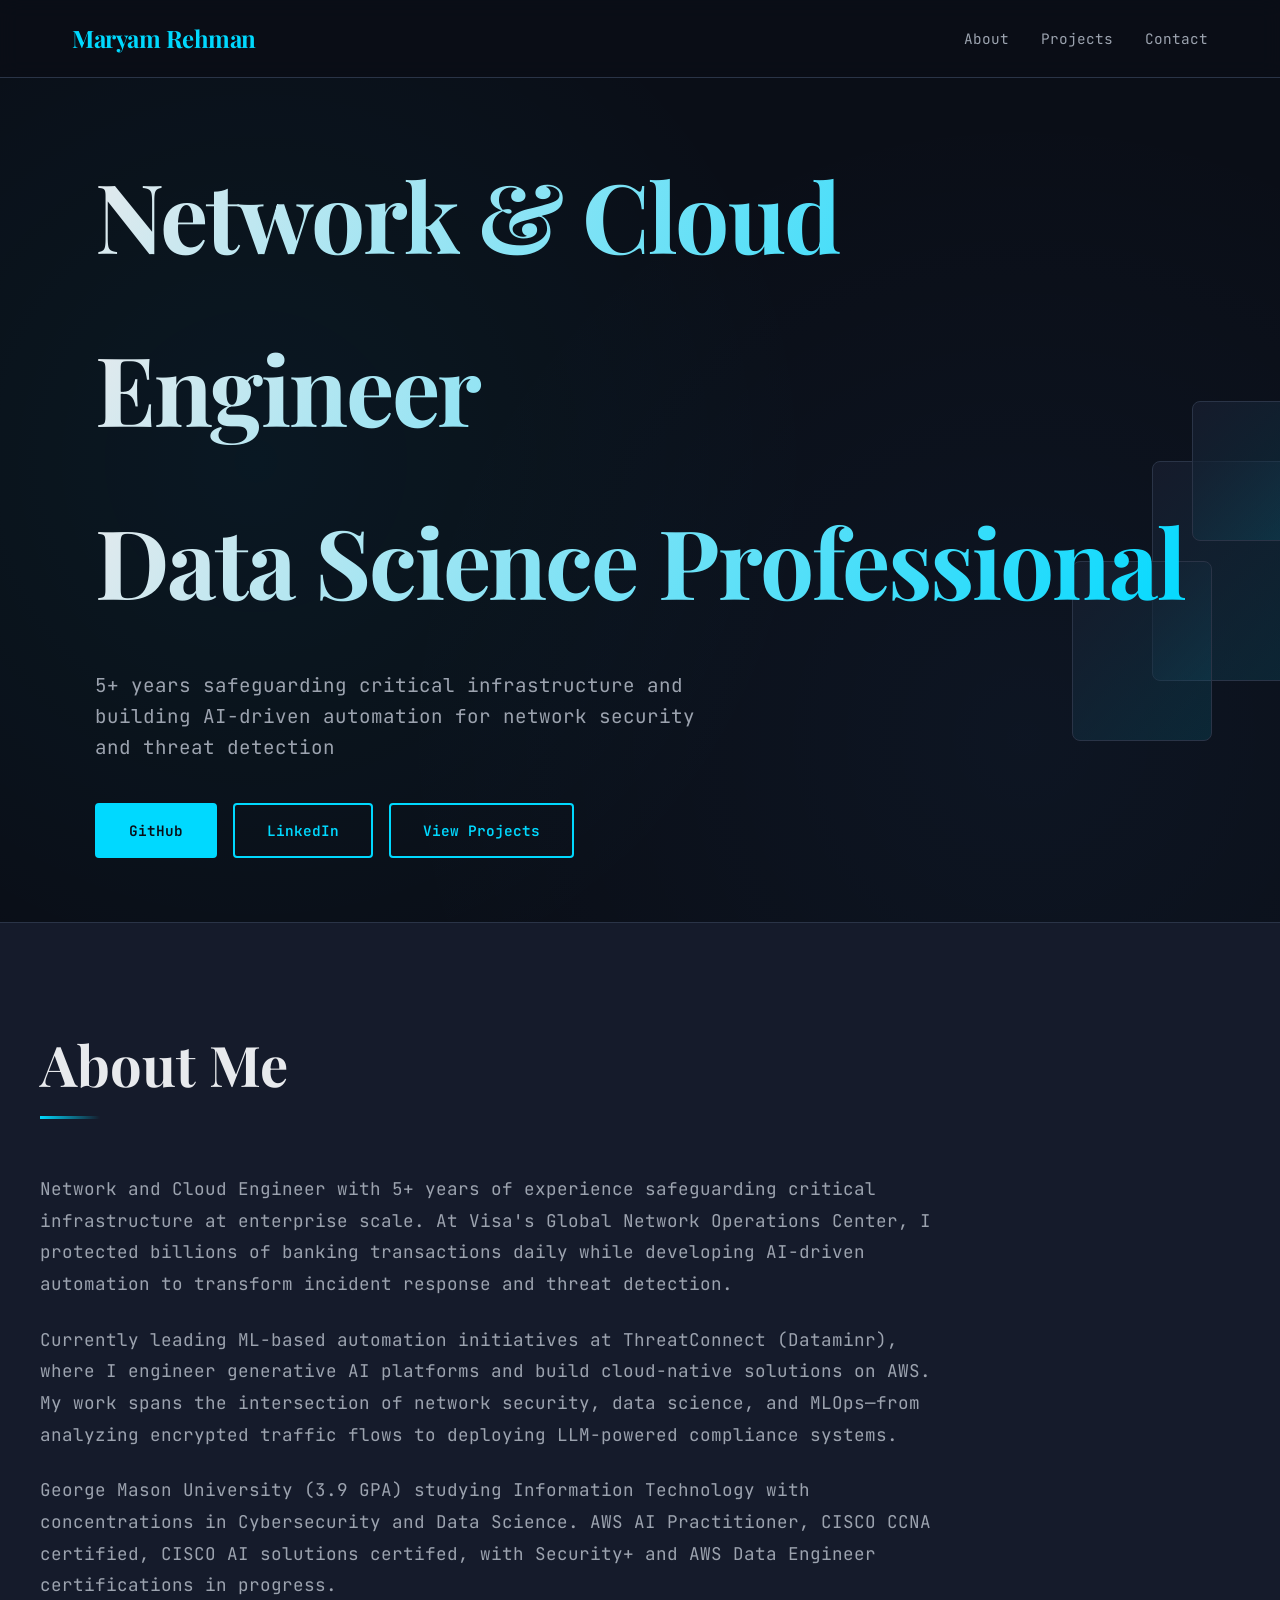
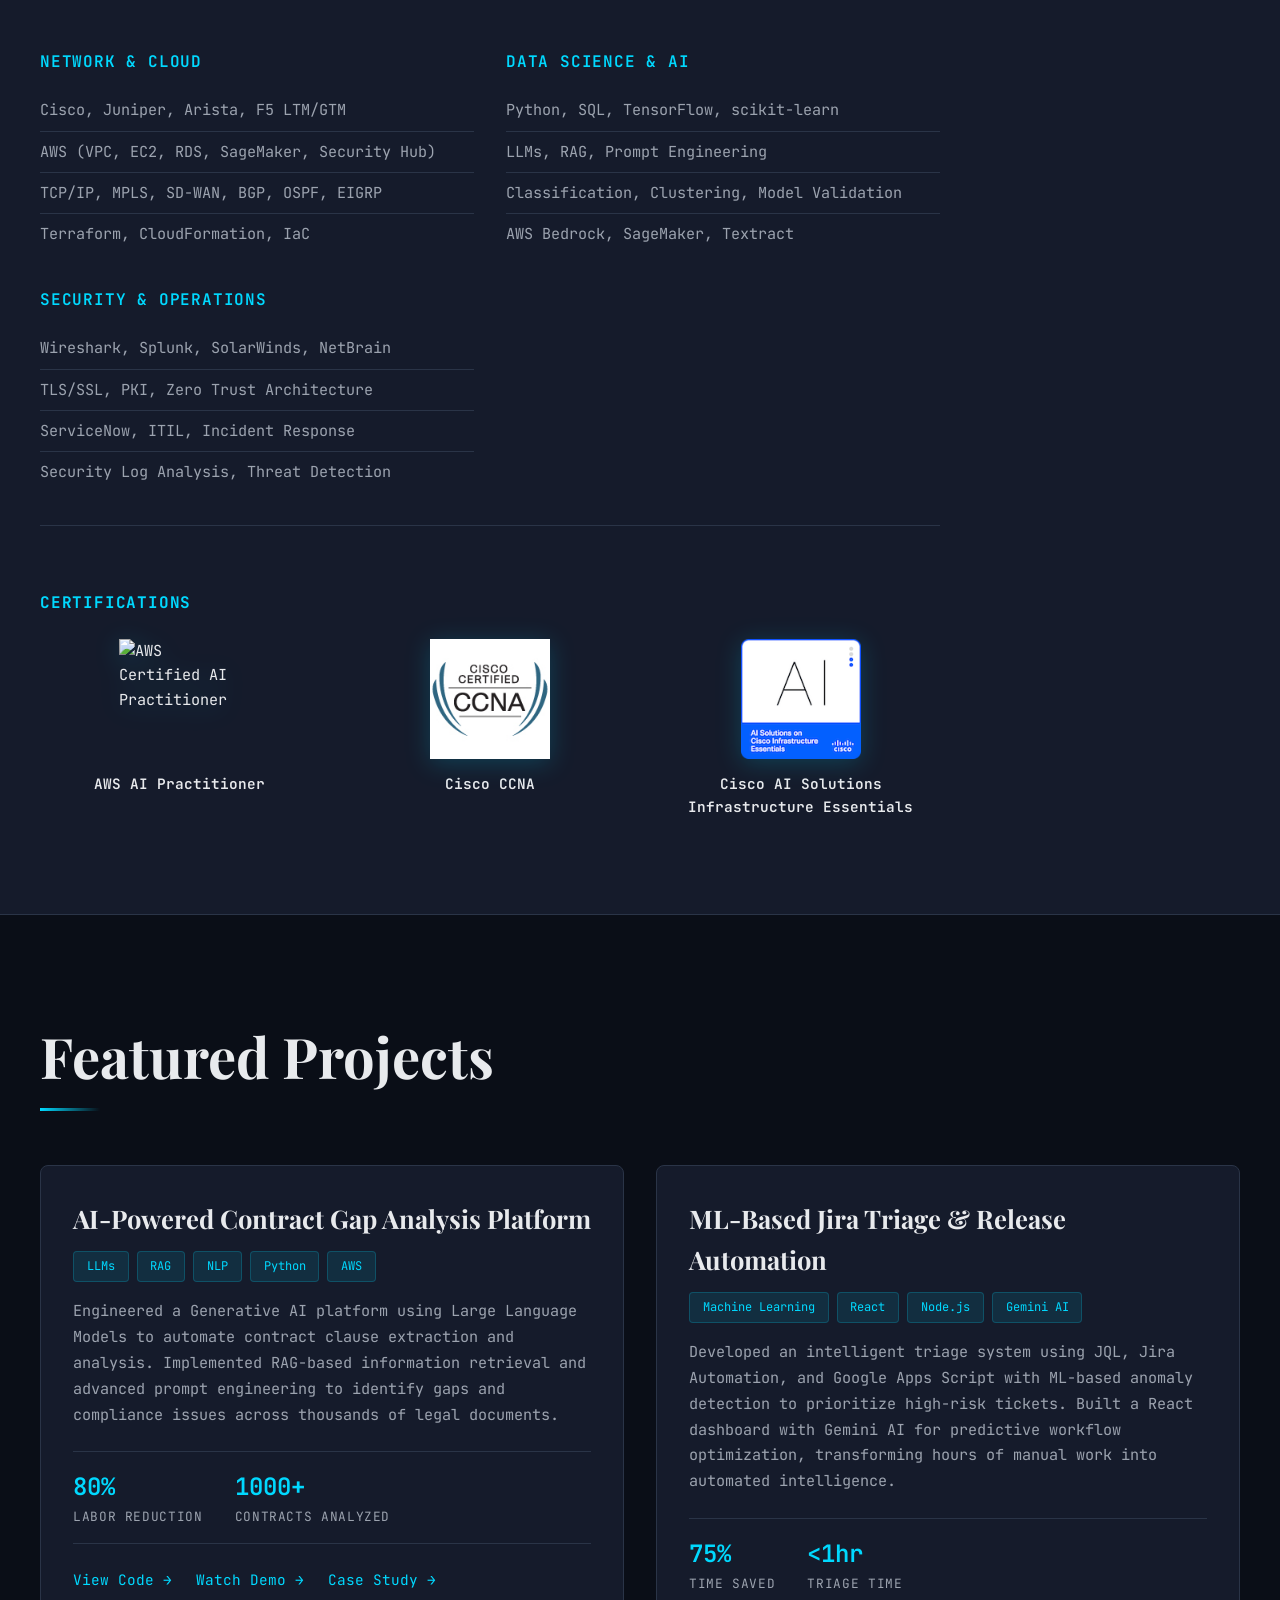
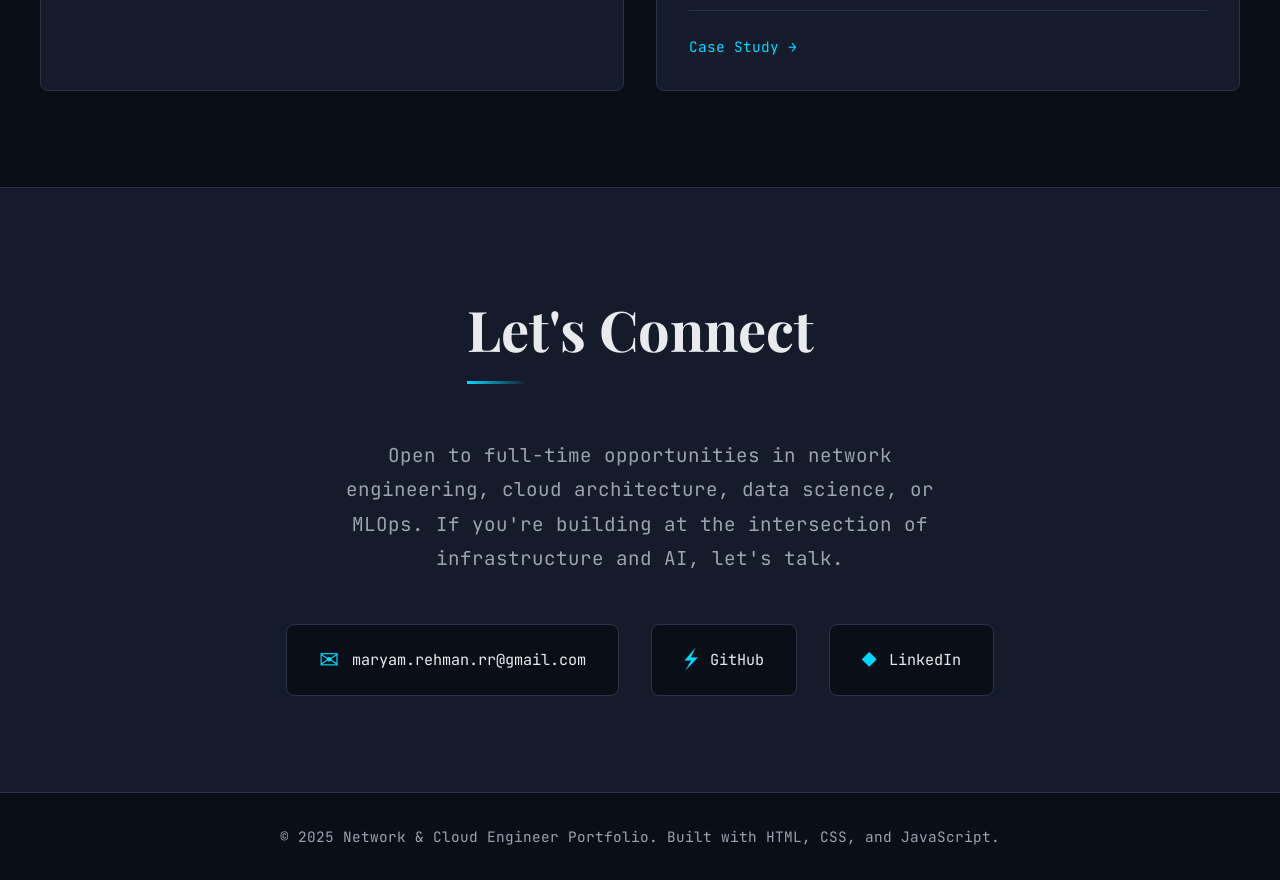
==== index.html @ f19ce54a "Update logo text and remove title line" ====
<!DOCTYPE html>

<html lang="en">
<head>
    <meta charset="UTF-8">
    <meta name="viewport" content="width=device-width, initial-scale=1.0">
    <title>Network/Cloud Engineer - Data Science Professional</title>
    <link rel="stylesheet" href="style.css">
    <link rel="preconnect" href="https://fonts.googleapis.com">
    <link rel="preconnect" href="https://fonts.gstatic.com" crossorigin>
    <link href="https://fonts.googleapis.com/css2?family=JetBrains+Mono:wght@400;600&family=Playfair+Display:wght@700&display=swap" rel="stylesheet">
</head>
<body>
    <nav class="nav">
        <div class="nav-content">
            <a href="#" class="logo">Maryam Rehman</a>
            <div class="nav-links">
                <a href="#about">About</a>
                <a href="#projects">Projects</a>
                <a href="#contact">Contact</a>
            </div>
        </div>
    </nav>

    <header class="hero">
        <div class="hero-content">
            <h1 class="hero-title">
                <span class="title-line">Network & Cloud</span>
                <span class="title-line">Engineer</span>
                <span class="title-line title-line-small">Data Science Professional</span>
            </h1>
            <p class="hero-subtitle">5+ years safeguarding critical infrastructure and building AI-driven automation for network security and threat detection</p>
            <div class="hero-links">
                <a href="https://github.com/yourusername" target="_blank" class="btn btn-primary">GitHub</a>
                <a href="https://linkedin.com/in/yourprofile" target="_blank" class="btn btn-secondary">LinkedIn</a>
                <a href="#projects" class="btn btn-secondary">View Projects</a>
            </div>
        </div>
        <div class="hero-visual">
            <div class="floating-card"></div>
            <div class="floating-card delay-1"></div>
            <div class="floating-card delay-2"></div>
        </div>
    </header>

    <section id="about" class="section about">
        <div class="container">
            <h2 class="section-title">About Me</h2>
            <div class="about-content">
                <div class="about-text">
                    <p>Network and Cloud Engineer with 5+ years of experience safeguarding critical infrastructure at enterprise scale. At Visa's Global Network Operations Center, I protected billions of banking transactions daily while developing AI-driven automation to transform incident response and threat detection.</p>
                    <p>Currently leading ML-based automation initiatives at ThreatConnect (Dataminr), where I engineer generative AI platforms and build cloud-native solutions on AWS. My work spans the intersection of network security, data science, and MLOps—from analyzing encrypted traffic flows to deploying LLM-powered compliance systems.</p>
                    <p>George Mason University (3.9 GPA) studying Information Technology with concentrations in Cybersecurity and Data Science. AWS AI Practitioner, CISCO CCNA certified, CISCO AI solutions certifed, with Security+ and AWS Data Engineer certifications in progress.</p>
                    
                    <div class="skills-grid">
                        <div class="skill-category">
                            <h3>Network & Cloud</h3>
                            <ul>
                                <li>Cisco, Juniper, Arista, F5 LTM/GTM</li>
                                <li>AWS (VPC, EC2, RDS, SageMaker, Security Hub)</li>
                                <li>TCP/IP, MPLS, SD-WAN, BGP, OSPF, EIGRP</li>
                                <li>Terraform, CloudFormation, IaC</li>
                            </ul>
                        </div>
                        <div class="skill-category">
                            <h3>Data Science & AI</h3>
                            <ul>
                                <li>Python, SQL, TensorFlow, scikit-learn</li>
                                <li>LLMs, RAG, Prompt Engineering</li>
                                <li>Classification, Clustering, Model Validation</li>
                                <li>AWS Bedrock, SageMaker, Textract</li>
                            </ul>
                        </div>
                        <div class="skill-category">
                            <h3>Security & Operations</h3>
                            <ul>
                                <li>Wireshark, Splunk, SolarWinds, NetBrain</li>
                                <li>TLS/SSL, PKI, Zero Trust Architecture</li>
                                <li>ServiceNow, ITIL, Incident Response</li>
                                <li>Security Log Analysis, Threat Detection</li>
                            </ul>
                        </div>
                    </div>
                    
                    <div class="certifications">
                        <h3 style="font-family: var(--font-mono); font-size: 1rem; color: var(--color-accent); margin: 2rem 0 1rem 0; text-transform: uppercase; letter-spacing: 0.05em;">Certifications</h3>
                        <div class="cert-badges-images">
                            <div class="cert-badge-img">
                                <img src="https://images.credly.com/size/340x340/images/00634f82-b07f-4bbd-a6bb-53de397fc3a6/image.png" alt="AWS Certified AI Practitioner" title="AWS Certified AI Practitioner">
                                <span class="cert-name">AWS AI Practitioner</span>
                            </div>
                            <div class="cert-badge-img">
                                <img src="ccna_med.jpg" alt="CCNA" title="Cisco Certified Network Associate">
                                <span class="cert-name">Cisco CCNA</span>
                            </div>
                           <div class="cert-badge-img">
                                <img src="ai-solutions-on-cisco-infrastructure-essentials.1 (1).png" alt="AI Solutions on Cisco Infrastructure Essentials " width = "200" title="AI Solution on Cisco Infrastructure Essentials">
                                <span class="cert-name">Cisco AI Solutions Infrastructure Essentials</span>
                           
                            </div>
                        </div>
                    </div>
                </div>
            </div>
        </div>
    </section>

    
    
    <section id="projects" class="section projects">
        <div class="container">
            <h2 class="section-title">Featured Projects</h2>
            <div class="projects-grid">
                
                <article class="project-card">
                    <div class="project-header">
                        <h3>AI-Powered Contract Gap Analysis Platform</h3>
                        <div class="project-tags">
                            <span class="tag">LLMs</span>
                            <span class="tag">RAG</span>
                            <span class="tag">NLP</span>
                            <span class="tag">Python</span>
                            <span class="tag">AWS</span>
                        </div>
                    </div>
                    <p class="project-description">
                        Engineered a Generative AI platform using Large Language Models to automate contract clause extraction and analysis. Implemented RAG-based information retrieval and advanced prompt engineering to identify gaps and compliance issues across thousands of legal documents.
                    </p>
                    <div class="project-metrics">
                        <div class="metric">
                            <span class="metric-value">80%</span>
                            <span class="metric-label">Labor Reduction</span>
                        </div>
                        <div class="metric">
                            <span class="metric-value">1000+</span>
                            <span class="metric-label">Contracts Analyzed</span>
                        </div>
                    </div>
                    <div class="project-links">
                        <a href="https://github.com/rmaryam2023/Contract-Gap-Analysis-AWS-Code" target="_blank" class="link-with-arrow">View Code →</a>
                        <a href="https://drive.google.com/file/d/1rTd-sMGRpAVbPkZTY9vZognl-bgfj-I7/view?usp=sharing" target="_blank" class="link-with-arrow">Watch Demo →</a>
                        <a href="contract-gap-analysis-case-study.html" class="link-with-arrow">Case Study →</a>
                    </div>
                </article>

                <article class="project-card">
                    <div class="project-header">
                        <h3>ML-Based Jira Triage & Release Automation</h3>
                        <div class="project-tags">
                            <span class="tag">Machine Learning</span>
                            <span class="tag">React</span>
                            <span class="tag">Node.js</span>
                            <span class="tag">Gemini AI</span>
                        </div>
                    </div>
                    <p class="project-description">
                        Developed an intelligent triage system using JQL, Jira Automation, and Google Apps Script with ML-based anomaly detection to prioritize high-risk tickets. Built a React dashboard with Gemini AI for predictive workflow optimization, transforming hours of manual work into automated intelligence.
                    </p>
                    <div class="project-metrics">
                        <div class="metric">
                            <span class="metric-value">75%</span>
                            <span class="metric-label">Time Saved</span>
                        </div>
                        <div class="metric">
                            <span class="metric-value">&lt;1hr</span>
                            <span class="metric-label">Triage Time</span>
                        </div>
                    </div>
                    <div class="project-links">
                        <a href="jira-triage-case-study.html" class="link-with-arrow">Case Study →</a>
                    </div>
                </article>

    

         

            </div>
        </div>
    </section>


    <section id="contact" class="section contact">
        <div class="container">
            <h2 class="section-title">Let's Connect</h2>
            <p class="contact-text">
                Open to full-time opportunities in network engineering, cloud architecture, data science, or MLOps. If you're building at the intersection of infrastructure and AI, let's talk.
            </p>
            <div class="contact-links">
                <div class="contact-link">
                    <span class="contact-icon">✉</span>
                    <span>maryam.rehman.rr@gmail.com</span>
                </div>
                <a href="https://github.com/rmaryam2023" target="_blank" class="contact-link">
                    <span class="contact-icon">⚡</span>
                    <span>GitHub</span>
                </a>
                <a href="https://www.linkedin.com/in/maryam-r-554215243/" target="_blank" class="contact-link">
                    <span class="contact-icon">◆</span>
                    <span>LinkedIn</span>
                </a>
            </div>
        </div>
    </section>

    <footer class="footer">
        <div class="container">
              <p>&copy; 2025 Network & Cloud Engineer Portfolio. Built with HTML, CSS, and JavaScript.</p>
        </div>
    </footer>

    <script data-cfasync="false" src="/cdn-cgi/scripts/5c5dd728/cloudflare-static/email-decode.min.js"></script><script src="script.js"></script>
</body>
</html>
---- style.css ----
:root {
    --color-bg: #0a0e17;
    --color-surface: #151b2b;
    --color-accent: #00d9ff;
    --color-accent-soft: #4d9eff;
    --color-text: #e8eaed;
    --color-text-muted: #9ca3af;
    --color-border: #2a3447;
    
    --font-display: 'Playfair Display', serif;
    --font-mono: 'JetBrains Mono', monospace;
    
    --spacing-xs: 0.5rem;
    --spacing-sm: 1rem;
    --spacing-md: 2rem;
    --spacing-lg: 4rem;
    --spacing-xl: 6rem;
}

* {
    margin: 0;
    padding: 0;
    box-sizing: border-box;
}

html {
    scroll-behavior: smooth;
}

body {
    font-family: var(--font-mono);
    background: var(--color-bg);
    color: var(--color-text);
    line-height: 1.6;
    font-size: 0.95rem;
    overflow-x: hidden;
}

/* Navigation */
.nav {
    position: fixed;
    top: 0;
    width: 100%;
    background: rgba(10, 14, 23, 0.9);
    backdrop-filter: blur(10px);
    border-bottom: 1px solid var(--color-border);
    z-index: 1000;
    animation: slideDown 0.6s ease-out;
}

@keyframes slideDown {
    from {
        transform: translateY(-100%);
        opacity: 0;
    }
    to {
        transform: translateY(0);
        opacity: 1;
    }
}

.nav-content {
    max-width: 1200px;
    margin: 0 auto;
    padding: 1.2rem 2rem;
    display: flex;
    justify-content: space-between;
    align-items: center;
}

.logo {
    font-family: var(--font-display);
    font-size: 1.5rem;
    font-weight: 700;
    color: var(--color-accent);
    text-decoration: none;
    letter-spacing: -0.02em;
}

.nav-links {
    display: flex;
    gap: 2rem;
}

.nav-links a {
    color: var(--color-text-muted);
    text-decoration: none;
    font-size: 0.9rem;
    transition: color 0.3s ease;
    position: relative;
}

.nav-links a::after {
    content: '';
    position: absolute;
    bottom: -4px;
    left: 0;
    width: 0;
    height: 1px;
    background: var(--color-accent);
    transition: width 0.3s ease;
}

.nav-links a:hover {
    color: var(--color-accent);
}

.nav-links a:hover::after {
    width: 100%;
}

/* Hero Section */
.hero {
    min-height: 100vh;
    display: flex;
    align-items: center;
    padding: 8rem 2rem 4rem;
    position: relative;
    overflow: hidden;
}

.hero::before {
    content: '';
    position: absolute;
    top: 0;
    left: 0;
    right: 0;
    bottom: 0;
    background: 
        radial-gradient(circle at 20% 50%, rgba(0, 217, 255, 0.05) 0%, transparent 50%),
        radial-gradient(circle at 80% 80%, rgba(77, 158, 255, 0.05) 0%, transparent 50%);
    pointer-events: none;
}

.hero-content {
    max-width: 1200px;
    margin: 0 auto;
    z-index: 1;
    animation: fadeInUp 0.8s ease-out 0.2s backwards;
}

@keyframes fadeInUp {
    from {
        opacity: 0;
        transform: translateY(30px);
    }
    to {
        opacity: 1;
        transform: translateY(0);
    }
}

.hero-title {
    font-family: var(--font-display);
    font-size: clamp(3rem, 8vw, 6rem);
    line-height: 1.8;
    margin-bottom: 1.5rem;
    font-weight: 700;
    letter-spacing: -0.02em;
}

.title-line {
    display: block;
    background: linear-gradient(120deg, var(--color-text) 0%, var(--color-accent) 100%);
    -webkit-background-clip: text;
    -webkit-text-fill-color: transparent;
    background-clip: text;
}

.hero-subtitle {
    font-size: 1.2rem;
    color: var(--color-text-muted);
    margin-bottom: 2.5rem;
    max-width: 600px;
    animation: fadeInUp 0.8s ease-out 0.4s backwards;
}

.hero-links {
    display: flex;
    gap: 1rem;
    flex-wrap: wrap;
    animation: fadeInUp 0.8s ease-out 0.6s backwards;
}

.btn {
    display: inline-block;
    padding: 0.9rem 2rem;
    text-decoration: none;
    font-size: 0.9rem;
    border-radius: 4px;
    transition: all 0.3s ease;
    font-weight: 600;
}

.btn-primary {
    background: var(--color-accent);
    color: var(--color-bg);
    border: 2px solid var(--color-accent);
}

.btn-primary:hover {
    background: transparent;
    color: var(--color-accent);
    transform: translateY(-2px);
    box-shadow: 0 8px 20px rgba(0, 217, 255, 0.3);
}

.btn-secondary {
    background: transparent;
    color: var(--color-accent);
    border: 2px solid var(--color-accent);
}

.btn-secondary:hover {
    background: var(--color-accent);
    color: var(--color-bg);
    transform: translateY(-2px);
}

/* Floating Visual Elements */
.hero-visual {
    position: absolute;
    right: 10%;
    top: 50%;
    transform: translateY(-50%);
    pointer-events: none;
}

.floating-card {
    width: 180px;
    height: 220px;
    background: linear-gradient(135deg, var(--color-surface) 0%, rgba(0, 217, 255, 0.1) 100%);
    border: 1px solid var(--color-border);
    border-radius: 8px;
    position: absolute;
    animation: float 6s ease-in-out infinite;
}

.floating-card.delay-1 {
    width: 140px;
    height: 180px;
    top: 100px;
    left: -80px;
    animation-delay: 1s;
}

.floating-card.delay-2 {
    width: 100px;
    height: 140px;
    top: -60px;
    left: 40px;
    animation-delay: 2s;
}

@keyframes float {
    0%, 100% {
        transform: translateY(0) rotate(0deg);
    }
    50% {
        transform: translateY(-20px) rotate(3deg);
    }
}

/* Sections */
.section {
    padding: var(--spacing-xl) 2rem;
}

.container {
    max-width: 1200px;
    margin: 0 auto;
}

.section-title {
    font-family: var(--font-display);
    font-size: clamp(2.5rem, 5vw, 3.5rem);
    margin-bottom: var(--spacing-lg);
    position: relative;
    display: inline-block;
}

.section-title::after {
    content: '';
    position: absolute;
    bottom: -10px;
    left: 0;
    width: 60px;
    height: 3px;
    background: linear-gradient(90deg, var(--color-accent) 0%, transparent 100%);
}

/* About Section */
.about {
    background: var(--color-surface);
    border-top: 1px solid var(--color-border);
    border-bottom: 1px solid var(--color-border);
}

.about-text {
    max-width: 900px;
}

.about-text p {
    font-size: 1.1rem;
    line-height: 1.8;
    margin-bottom: 1.5rem;
    color: var(--color-text-muted);
}

.skills-grid {
    display: grid;
    grid-template-columns: repeat(auto-fit, minmax(280px, 1fr));
    gap: 2rem;
    margin-top: 3rem;
}

.skill-category h3 {
    font-family: var(--font-mono);
    font-size: 1rem;
    color: var(--color-accent);
    margin-bottom: 1rem;
    text-transform: uppercase;
    letter-spacing: 0.05em;
    font-weight: 600;
}

.skill-category ul {
    list-style: none;
}

.skill-category li {
    padding: 0.5rem 0;
    color: var(--color-text-muted);
    border-bottom: 1px solid var(--color-border);
}

.skill-category li:last-child {
    border-bottom: none;
}

/* Certifications */
.certifications {
    margin-top: 2rem;
    padding-top: 2rem;
    border-top: 1px solid var(--color-border);
}

.cert-badges-images {
    display: grid;
    grid-template-columns: repeat(auto-fit, minmax(150px, 1fr));
    gap: 2rem;
    margin-top: 1.5rem;
}

.cert-badge-img {
    display: flex;
    flex-direction: column;
    align-items: center;
    gap: 0.8rem;
    transition: transform 0.3s ease;
}

.cert-badge-img:hover {
    transform: translateY(-5px);
}

.cert-badge-img img {
    width: 120px;
    height: 120px;
    object-fit: contain;
    filter: drop-shadow(0 4px 12px rgba(0, 217, 255, 0.2));
    transition: all 0.3s ease;
}

.cert-badge-img:hover img {
    filter: drop-shadow(0 8px 20px rgba(0, 217, 255, 0.4));
}

.cert-badge-img.upcoming img {
    opacity: 0.6;
}

.cert-badge-img.upcoming:hover img {
    opacity: 0.8;
}

.cert-name {
    font-size: 0.9rem;
    color: var(--color-text);
    font-weight: 600;
    text-align: center;
}

.upcoming-label {
    display: block;
    font-size: 0.75rem;
    color: var(--color-text-muted);
    font-weight: 400;
    margin-top: 0.2rem;
}

.cert-badges {
    display: flex;
    flex-wrap: wrap;
    gap: 1rem;
}

.cert-badge {
    background: linear-gradient(135deg, rgba(0, 217, 255, 0.15), rgba(77, 158, 255, 0.15));
    color: var(--color-accent);
    padding: 0.6rem 1.2rem;
    border-radius: 6px;
    font-size: 0.9rem;
    border: 1px solid rgba(0, 217, 255, 0.3);
    font-weight: 600;
    transition: all 0.3s ease;
}

.cert-badge:hover {
    transform: translateY(-2px);
    box-shadow: 0 5px 15px rgba(0, 217, 255, 0.3);
    border-color: var(--color-accent);
}

/* Projects Section */
.projects-grid {
    display: grid;
    grid-template-columns: repeat(auto-fit, minmax(340px, 1fr));
    gap: 2rem;
}

.project-card {
    background: var(--color-surface);
    border: 1px solid var(--color-border);
    border-radius: 8px;
    padding: 2rem;
    transition: all 0.3s ease;
    position: relative;
    overflow: hidden;
}

.project-card::before {
    content: '';
    position: absolute;
    top: 0;
    left: 0;
    width: 100%;
    height: 3px;
    background: linear-gradient(90deg, var(--color-accent) 0%, var(--color-accent-soft) 100%);
    transform: scaleX(0);
    transform-origin: left;
    transition: transform 0.3s ease;
}

.project-card:hover::before {
    transform: scaleX(1);
}

.project-card:hover {
    transform: translateY(-5px);
    border-color: var(--color-accent);
    box-shadow: 0 10px 30px rgba(0, 217, 255, 0.1);
}

.project-header {
    margin-bottom: 1rem;
}

.project-header h3 {
    font-family: var(--font-display);
    font-size: 1.6rem;
    margin-bottom: 0.8rem;
    color: var(--color-text);
}

.project-tags {
    display: flex;
    flex-wrap: wrap;
    gap: 0.5rem;
    margin-bottom: 1rem;
}

.tag {
    background: rgba(0, 217, 255, 0.1);
    color: var(--color-accent);
    padding: 0.3rem 0.8rem;
    border-radius: 4px;
    font-size: 0.75rem;
    border: 1px solid rgba(0, 217, 255, 0.2);
}

.project-description {
    color: var(--color-text-muted);
    margin-bottom: 1.5rem;
    line-height: 1.7;
}

.project-metrics {
    display: flex;
    gap: 2rem;
    margin-bottom: 1.5rem;
    padding: 1rem 0;
    border-top: 1px solid var(--color-border);
    border-bottom: 1px solid var(--color-border);
}

.metric {
    display: flex;
    flex-direction: column;
}

.metric-value {
    font-size: 1.5rem;
    font-weight: 600;
    color: var(--color-accent);
    font-family: var(--font-mono);
}

.metric-label {
    font-size: 0.8rem;
    color: var(--color-text-muted);
    text-transform: uppercase;
    letter-spacing: 0.05em;
}

.project-links {
    display: flex;
    gap: 1.5rem;
    flex-wrap: wrap;
}

.link-with-arrow {
    color: var(--color-accent);
    text-decoration: none;
    font-size: 0.9rem;
    transition: all 0.3s ease;
    display: inline-flex;
    align-items: center;
}

.link-with-arrow:hover {
    transform: translateX(5px);
    color: var(--color-accent-soft);
}

/* Contact Section */
.contact {
    background: var(--color-surface);
    border-top: 1px solid var(--color-border);
    text-align: center;
}

.contact-text {
    font-size: 1.2rem;
    color: var(--color-text-muted);
    max-width: 600px;
    margin: 0 auto 3rem;
    line-height: 1.8;
}

.contact-links {
    display: flex;
    justify-content: center;
    gap: 2rem;
    flex-wrap: wrap;
}

.contact-link {
    display: flex;
    align-items: center;
    gap: 0.8rem;
    padding: 1rem 2rem;
    background: var(--color-bg);
    border: 1px solid var(--color-border);
    border-radius: 8px;
    text-decoration: none;
    color: var(--color-text);
    transition: all 0.3s ease;
}

.contact-link:hover {
    border-color: var(--color-accent);
    transform: translateY(-3px);
    box-shadow: 0 5px 20px rgba(0, 217, 255, 0.2);
}

.contact-icon {
    font-size: 1.5rem;
    color: var(--color-accent);
}

/* Footer */
.footer {
    padding: 2rem;
    text-align: center;
    color: var(--color-text-muted);
    font-size: 0.9rem;
    border-top: 1px solid var(--color-border);
}

/* Responsive Design */
@media (max-width: 768px) {
    .nav-content {
        flex-direction: column;
        gap: 1rem;
    }
    
    .hero {
        padding: 6rem 1rem 3rem;
    }
    
    .hero-visual {
        display: none;
    }
    
    .section {
        padding: var(--spacing-lg) 1rem;
    }
    
    .projects-grid {
        grid-template-columns: 1fr;
    }
    
    .contact-links {
        flex-direction: column;
    }
    
    .cert-badges-images {
        grid-template-columns: repeat(2, 1fr);
        gap: 1.5rem;
    }
    
    .cert-badge-img img {
        width: 100px;
        height: 100px;
    }
}

@media (max-width: 480px) {
    .cert-badges-images {
        grid-template-columns: 1fr;
    }
}
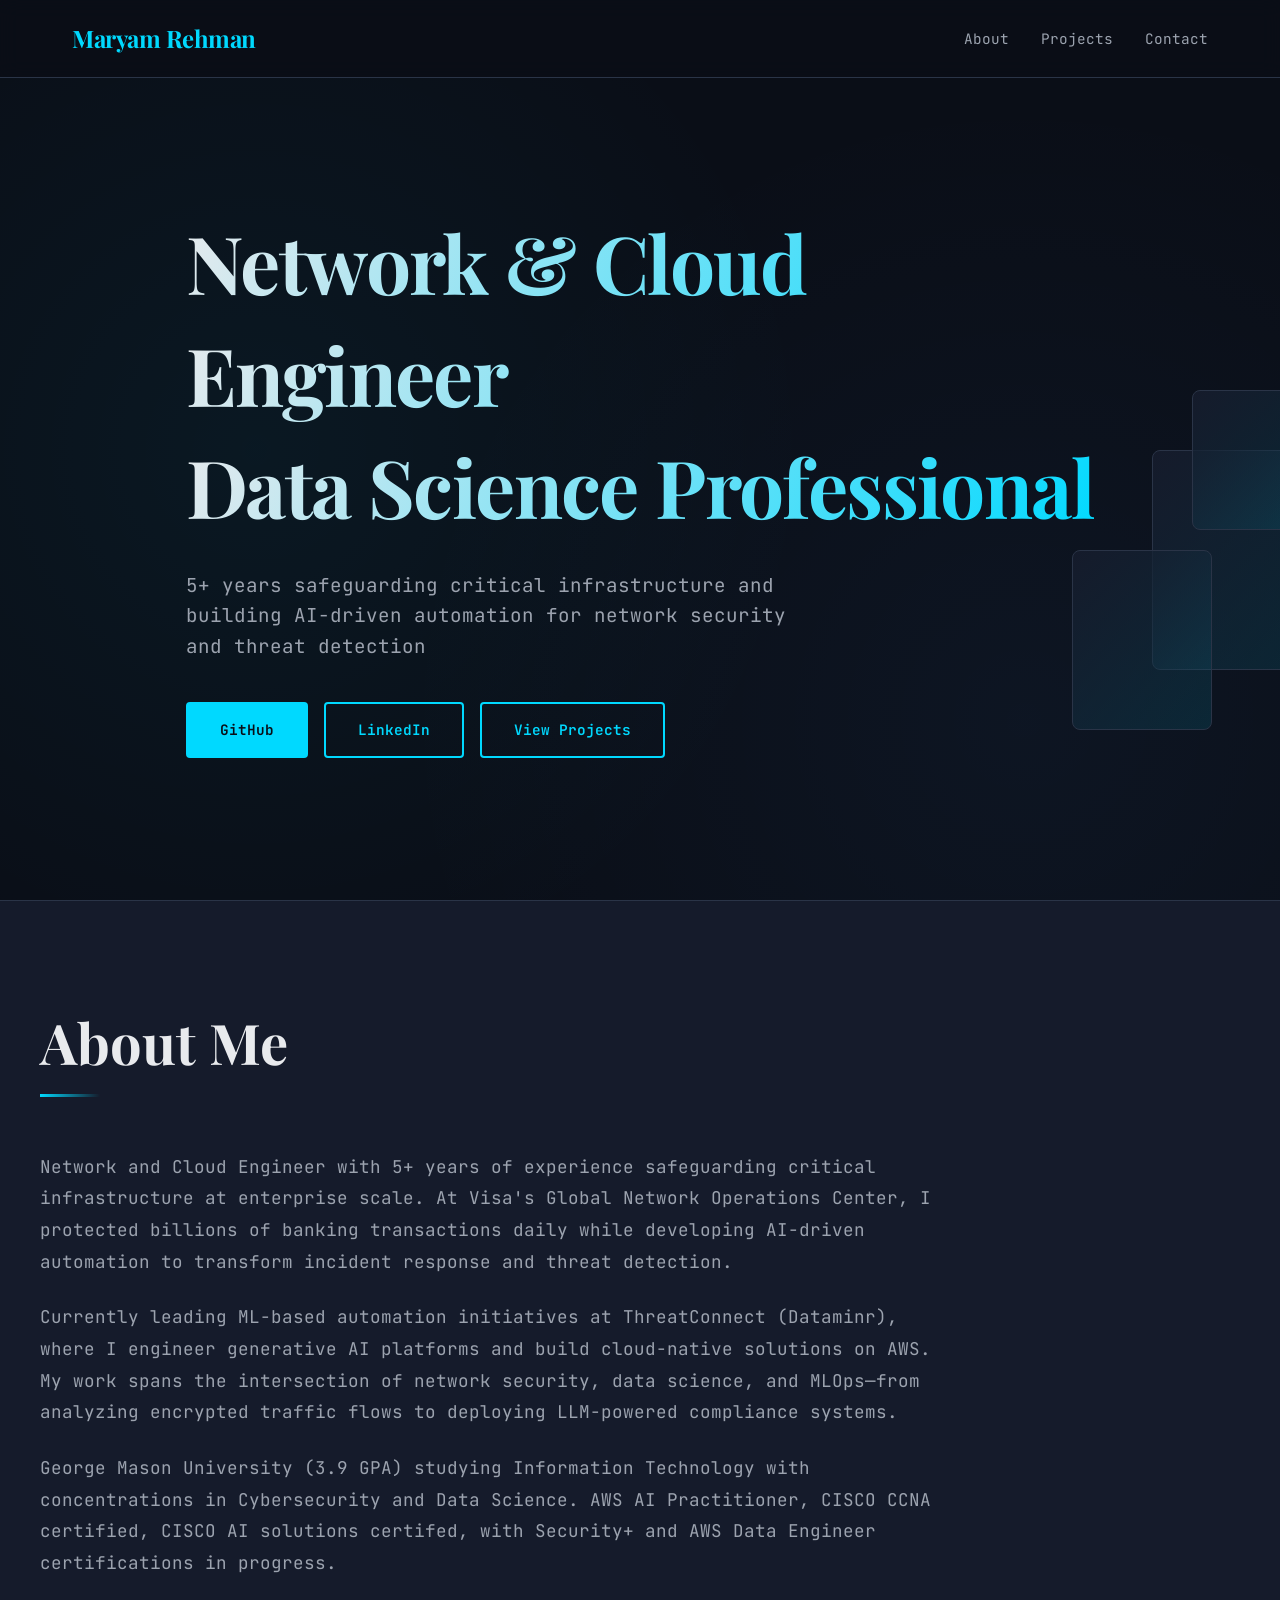
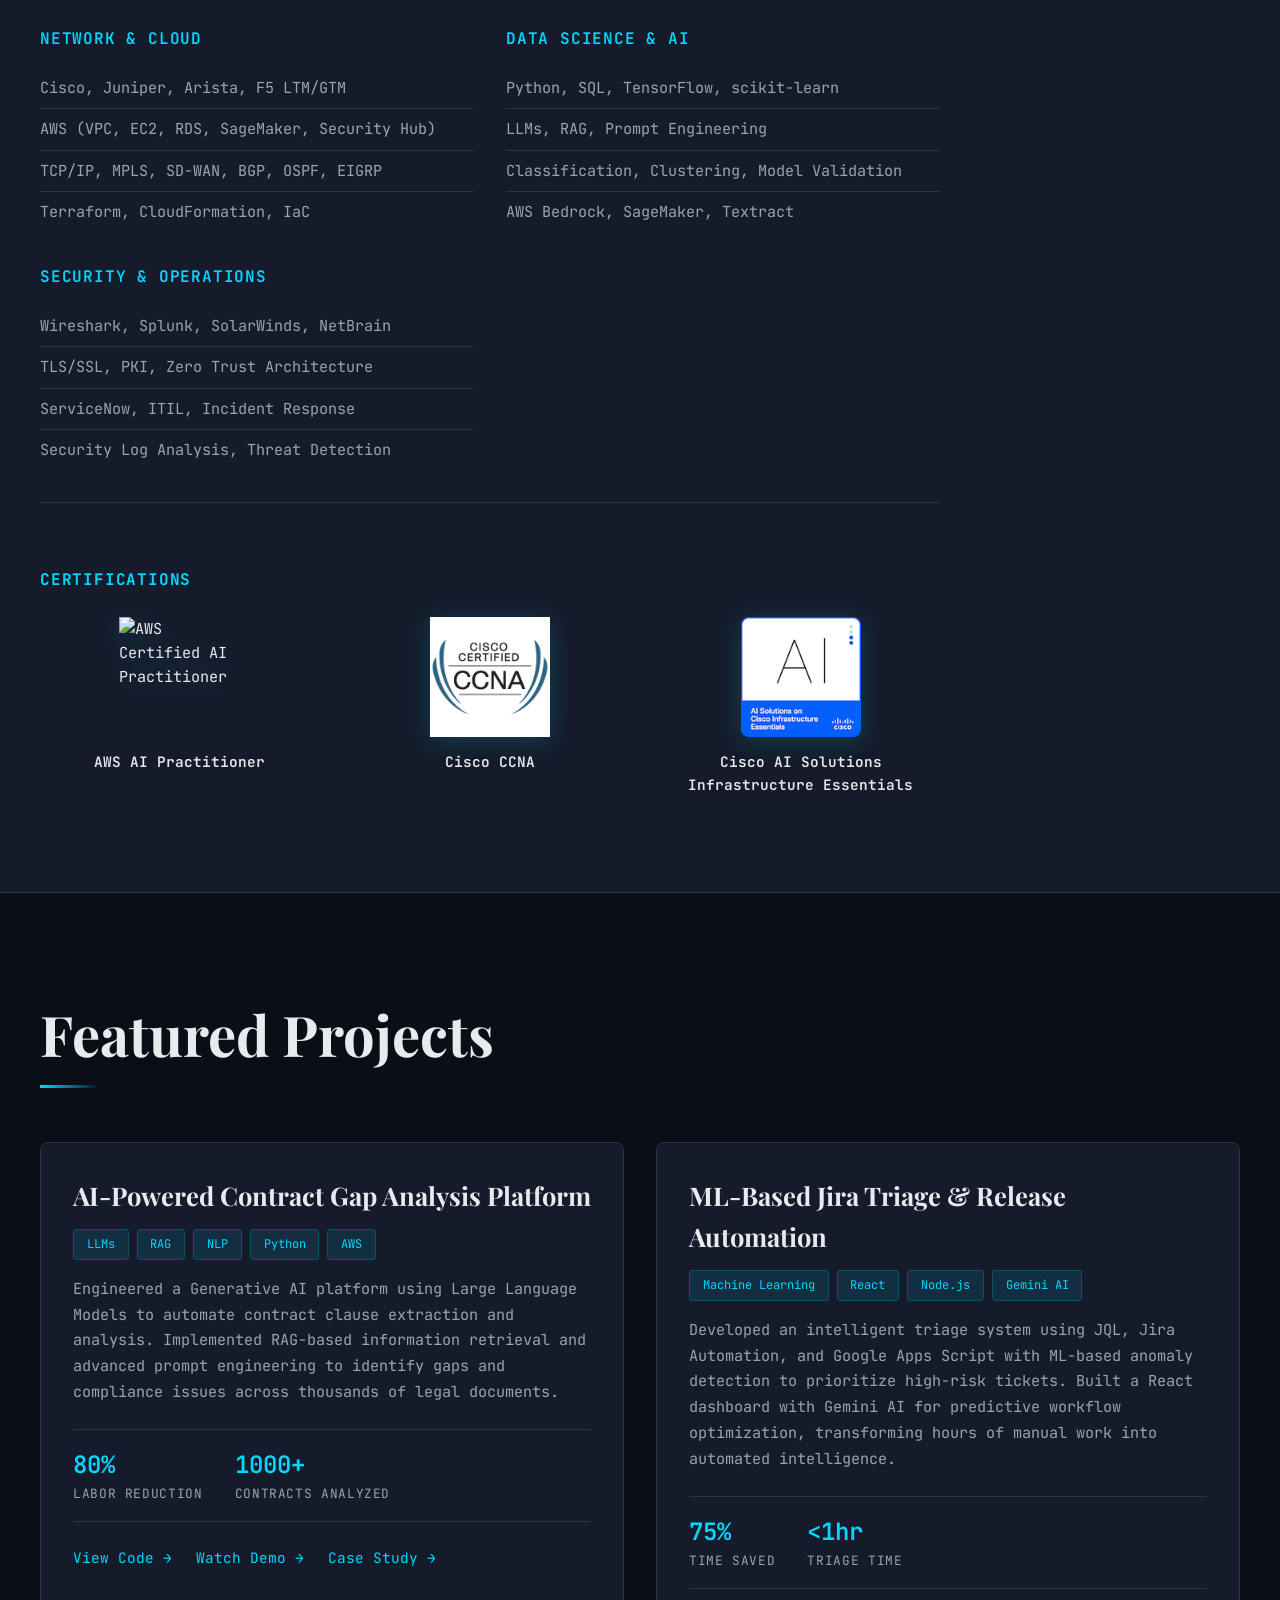
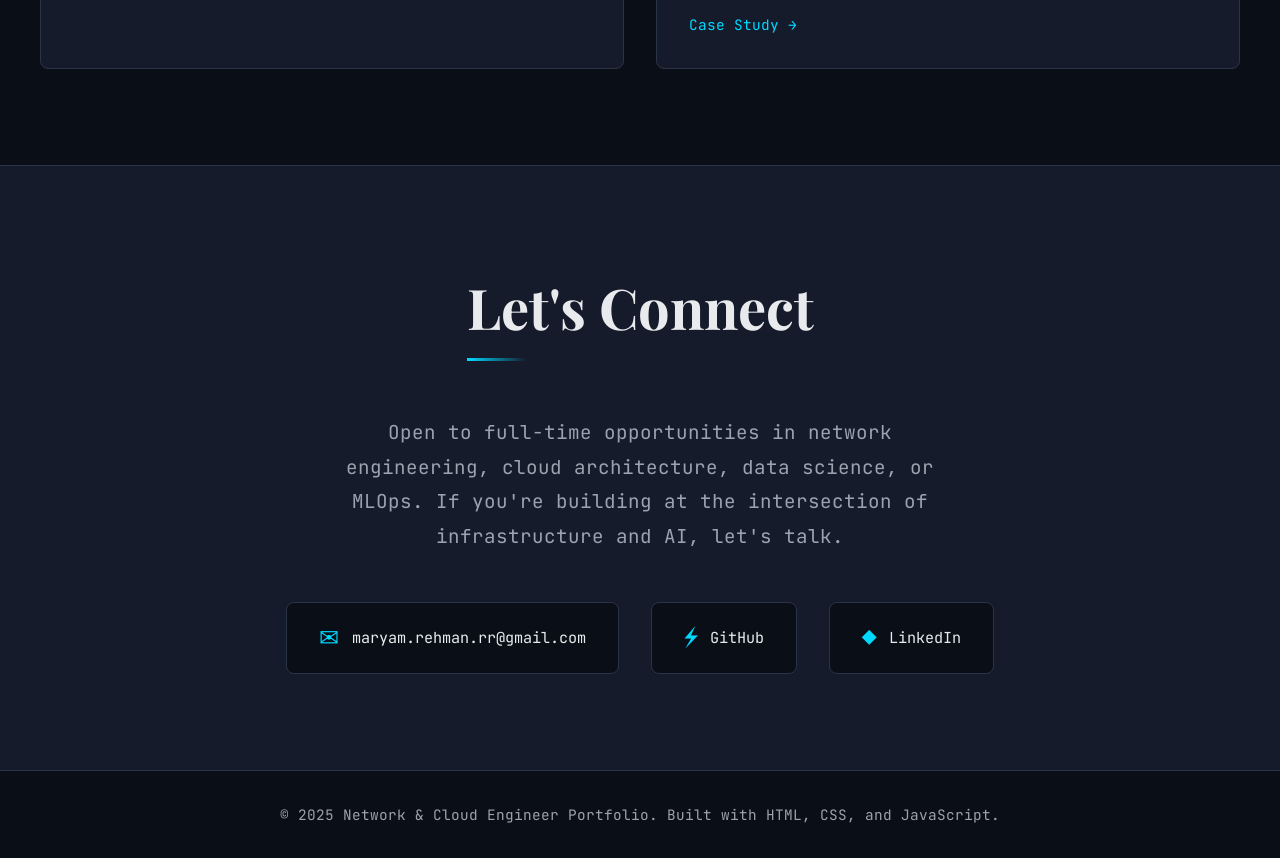
==== commit a103fd38: "Update GitHub and LinkedIn links in index.html" ====
--- a/index.html
+++ b/index.html
@@ -31,8 +31,8 @@
             </h1>
             <p class="hero-subtitle">5+ years safeguarding critical infrastructure and building AI-driven automation for network security and threat detection</p>
             <div class="hero-links">
-                <a href="https://github.com/yourusername" target="_blank" class="btn btn-primary">GitHub</a>
-                <a href="https://linkedin.com/in/yourprofile" target="_blank" class="btn btn-secondary">LinkedIn</a>
+                <a href="https://github.com/rmaryam2023" target="_blank" class="btn btn-primary">GitHub</a>
+                <a href="https://www.linkedin.com/in/maryam-r-554215243/" target="_blank" class="btn btn-secondary">LinkedIn</a>
                 <a href="#projects" class="btn btn-secondary">View Projects</a>
             </div>
         </div>
--- a/style.css
+++ b/style.css
@@ -152,9 +152,9 @@
 
 .hero-title {
     font-family: var(--font-display);
-    font-size: clamp(3rem, 8vw, 6rem);
-    line-height: 1.8;
-    margin-bottom: 1.5rem;
+    font-size: clamp(2rem, 7vw, 5rem);
+    line-height: 1.4;
+    margin-bottom: 1.7rem;
     font-weight: 700;
     letter-spacing: -0.02em;
 }
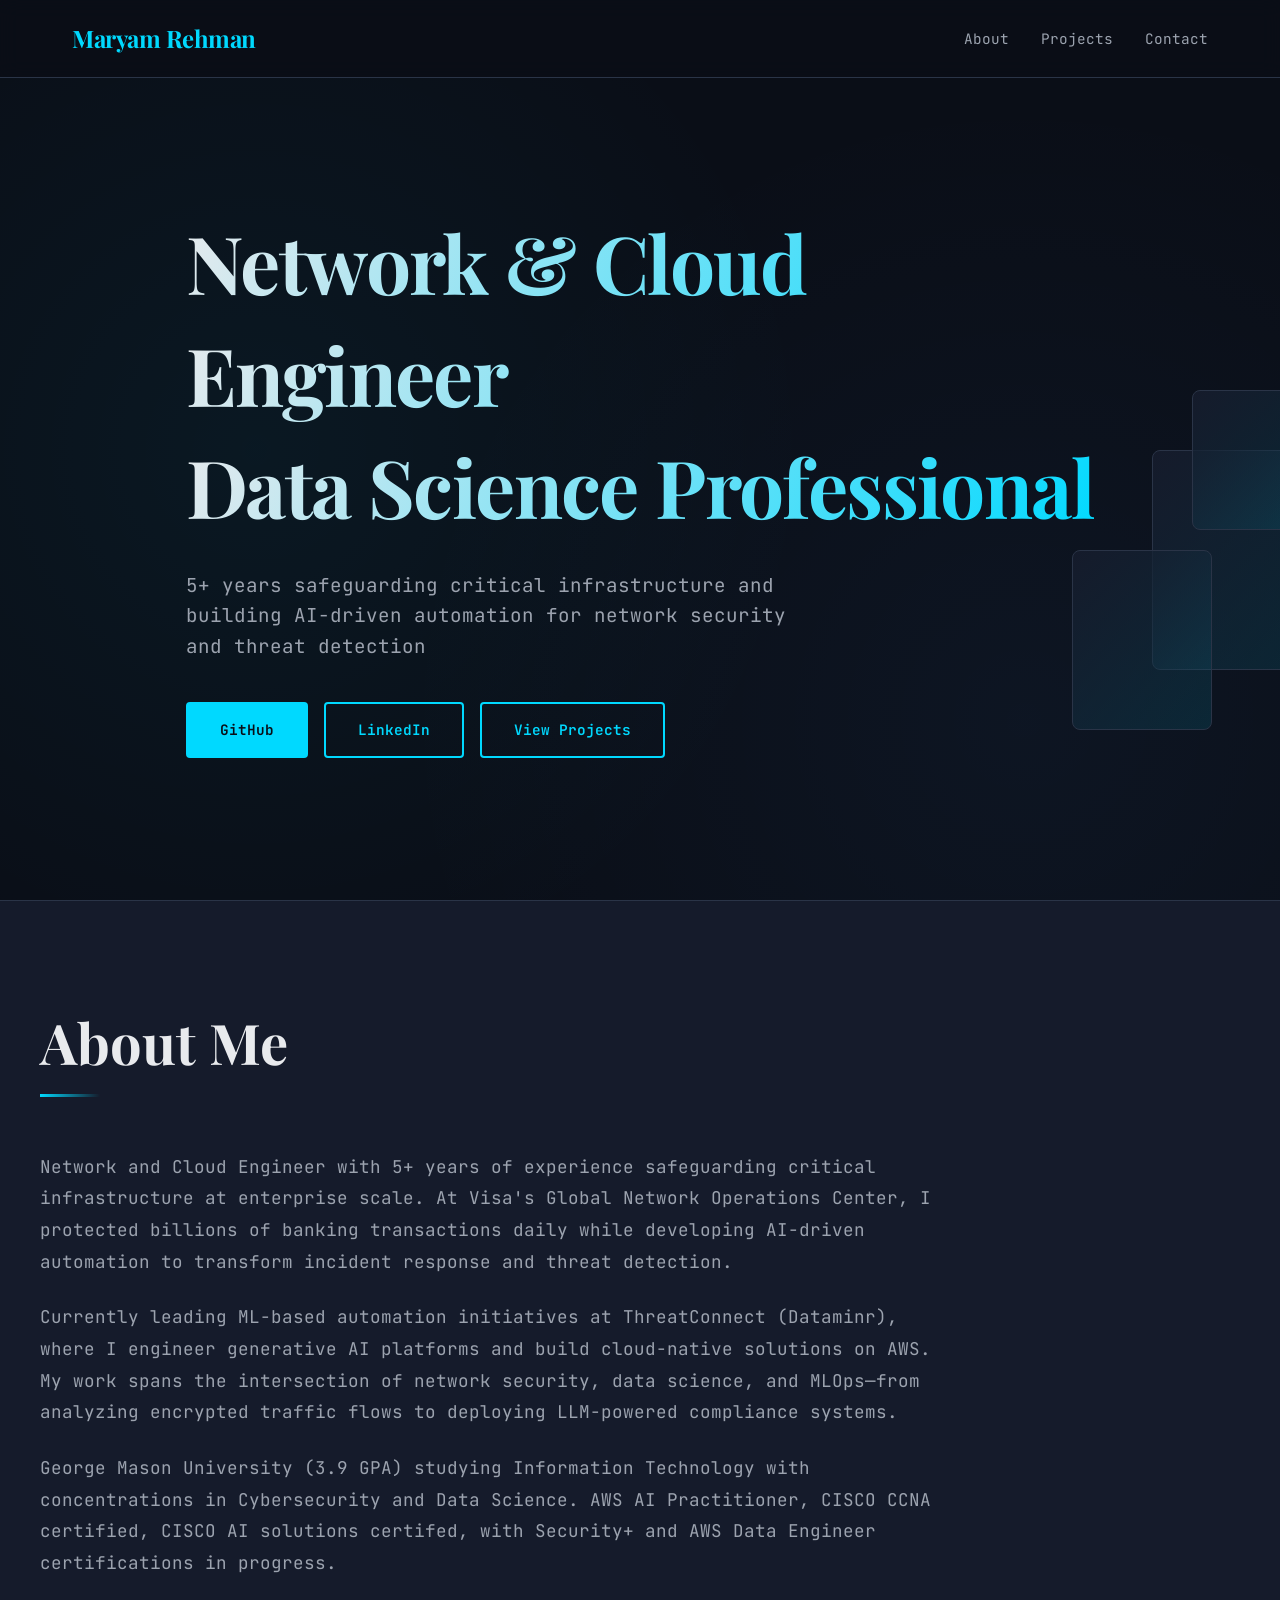
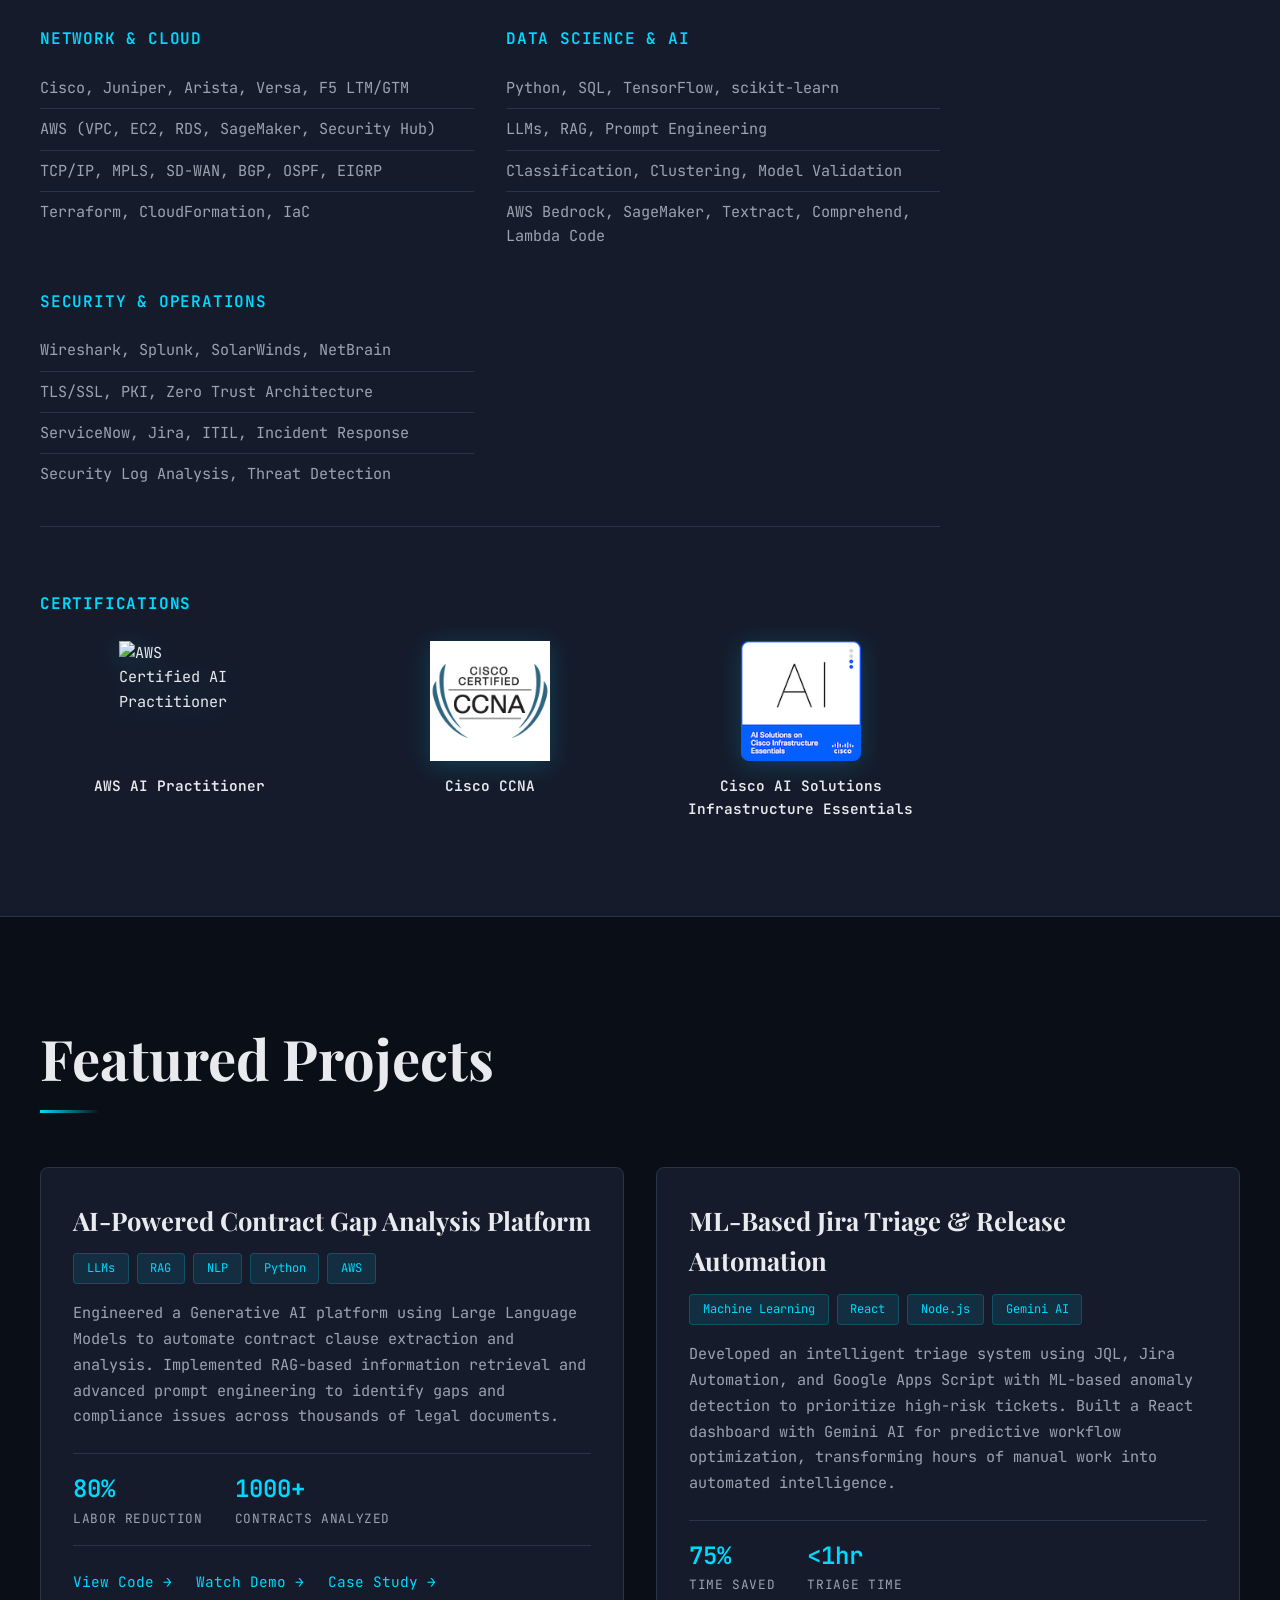
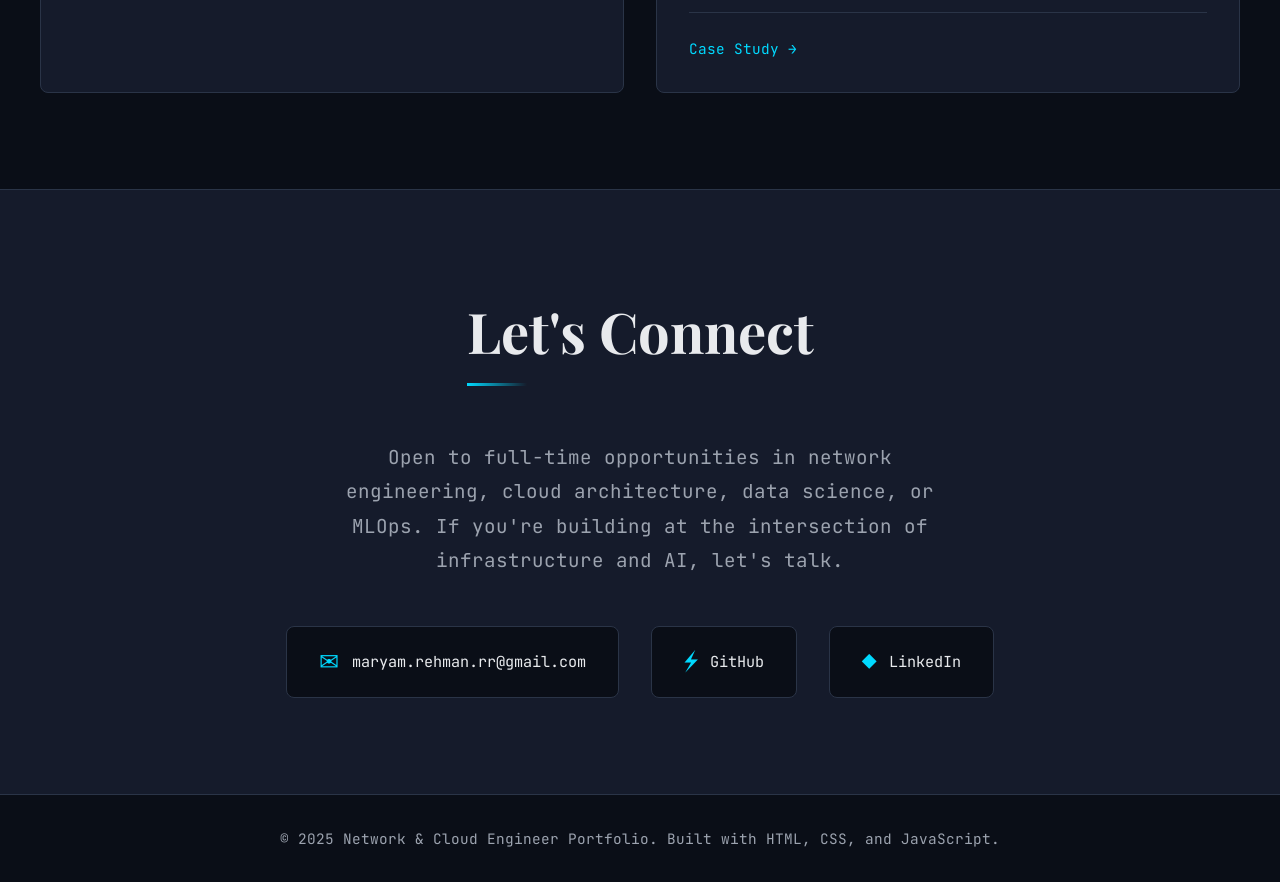
==== commit 4aae1597: "Update skills list in index.html" ====
--- a/index.html
+++ b/index.html
@@ -56,7 +56,7 @@
                         <div class="skill-category">
                             <h3>Network & Cloud</h3>
                             <ul>
-                                <li>Cisco, Juniper, Arista, F5 LTM/GTM</li>
+                                <li>Cisco, Juniper, Arista, Versa, F5 LTM/GTM</li>
                                 <li>AWS (VPC, EC2, RDS, SageMaker, Security Hub)</li>
                                 <li>TCP/IP, MPLS, SD-WAN, BGP, OSPF, EIGRP</li>
                                 <li>Terraform, CloudFormation, IaC</li>
@@ -68,7 +68,7 @@
                                 <li>Python, SQL, TensorFlow, scikit-learn</li>
                                 <li>LLMs, RAG, Prompt Engineering</li>
                                 <li>Classification, Clustering, Model Validation</li>
-                                <li>AWS Bedrock, SageMaker, Textract</li>
+                                <li>AWS Bedrock, SageMaker, Textract, Comprehend, Lambda Code</li>
                             </ul>
                         </div>
                         <div class="skill-category">
@@ -76,7 +76,7 @@
                             <ul>
                                 <li>Wireshark, Splunk, SolarWinds, NetBrain</li>
                                 <li>TLS/SSL, PKI, Zero Trust Architecture</li>
-                                <li>ServiceNow, ITIL, Incident Response</li>
+                                <li>ServiceNow, Jira, ITIL, Incident Response</li>
                                 <li>Security Log Analysis, Threat Detection</li>
                             </ul>
                         </div>
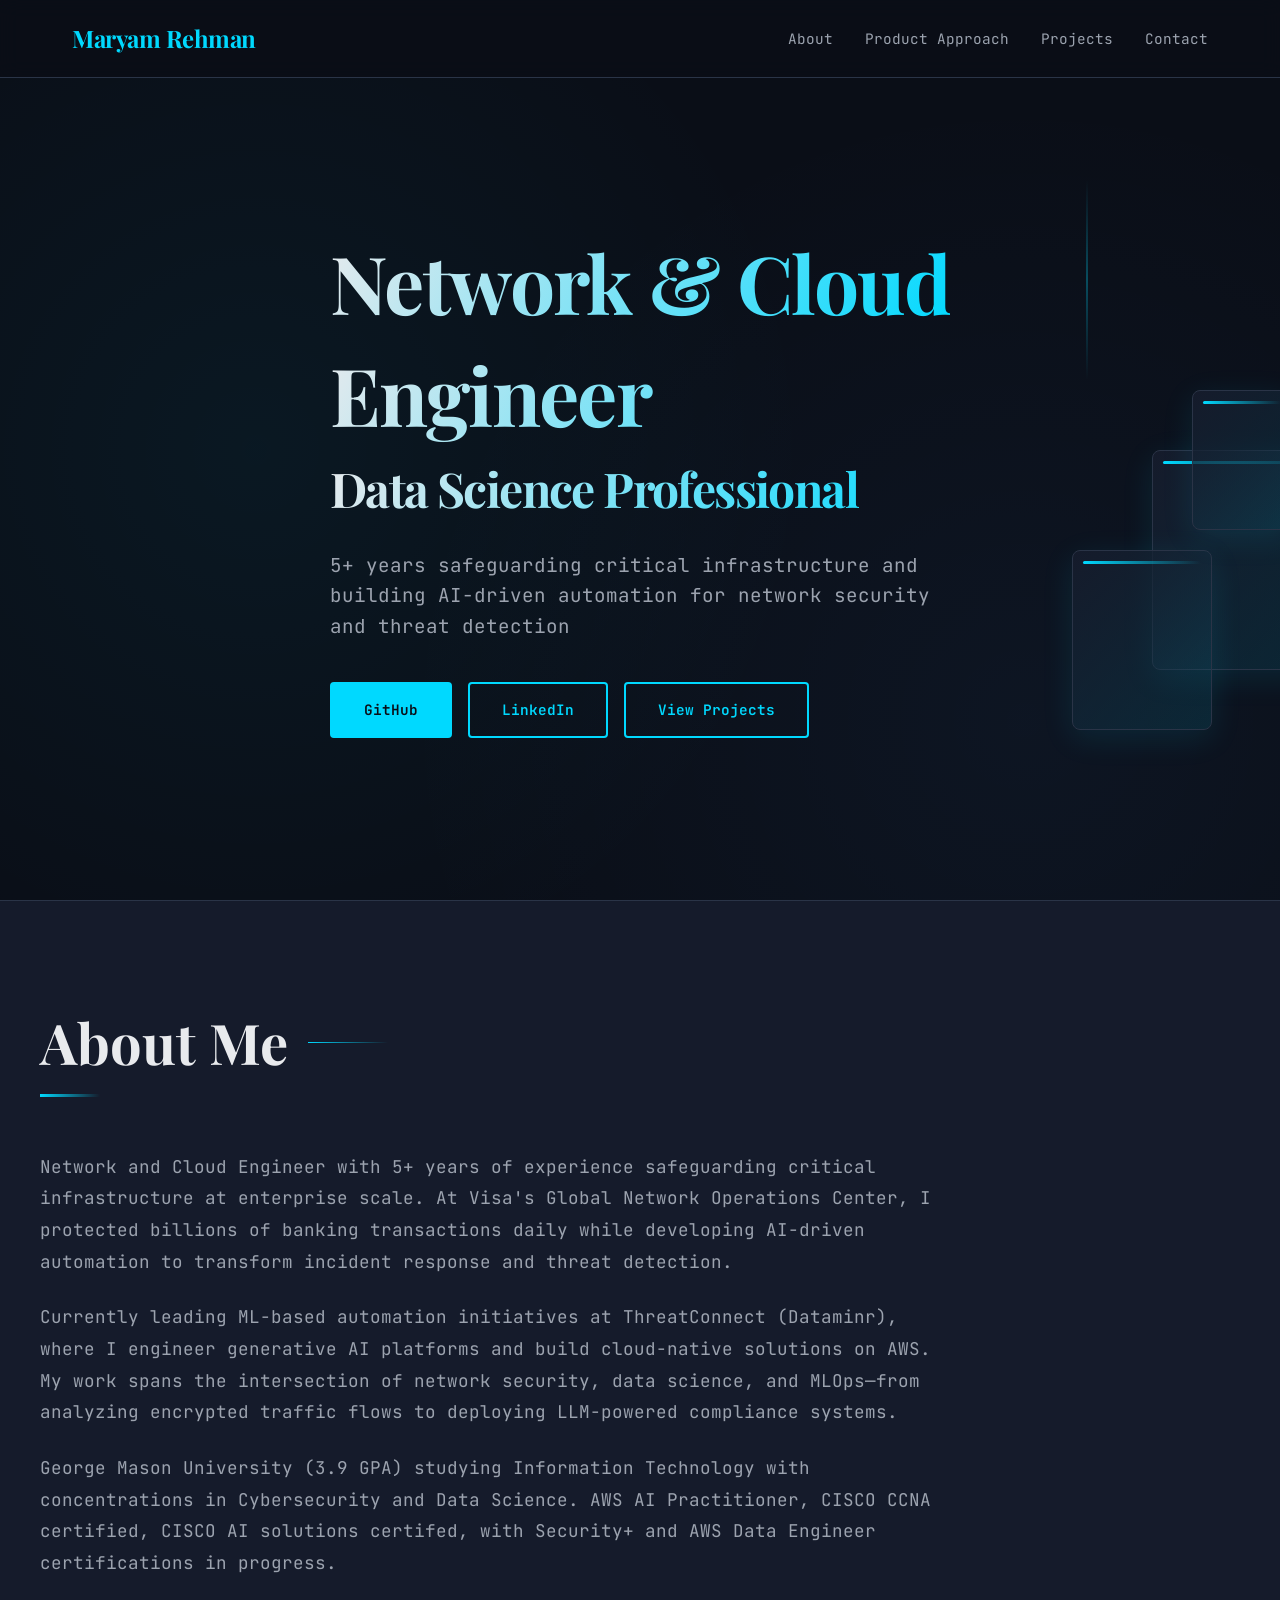
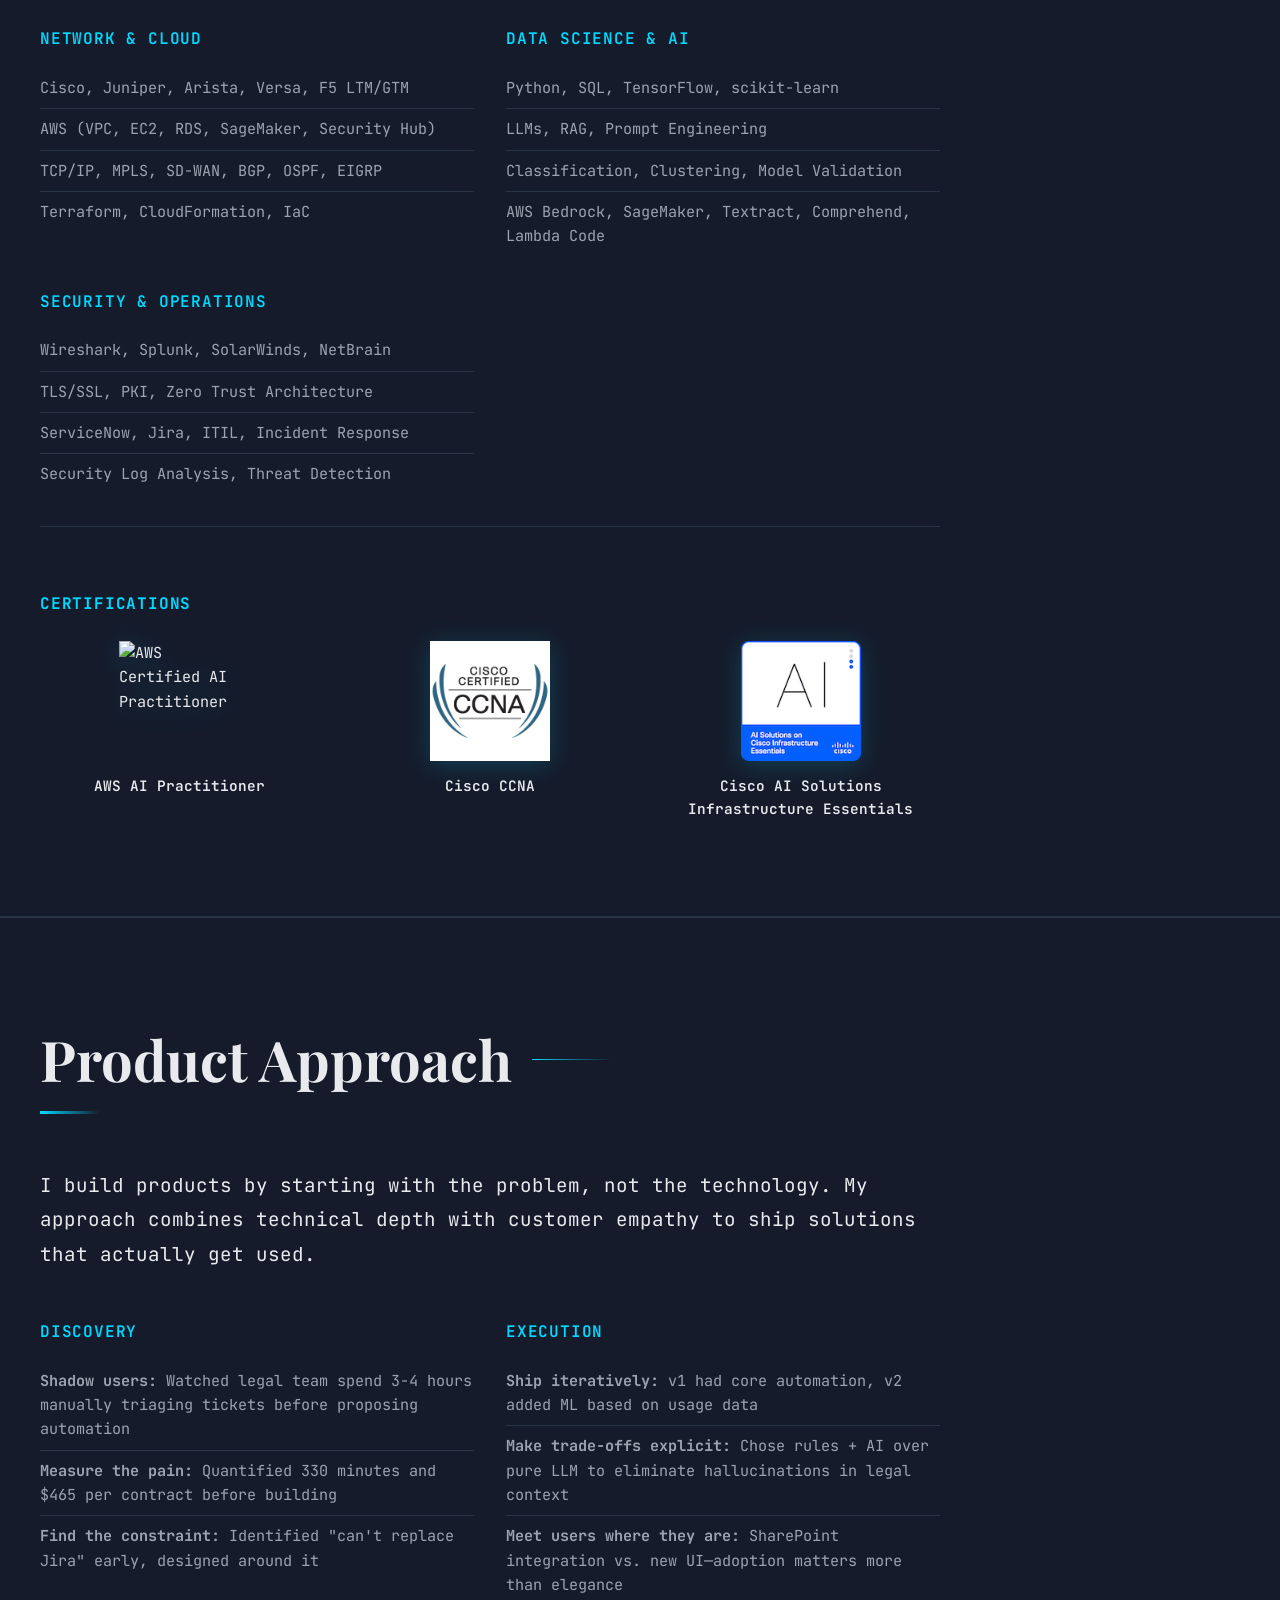
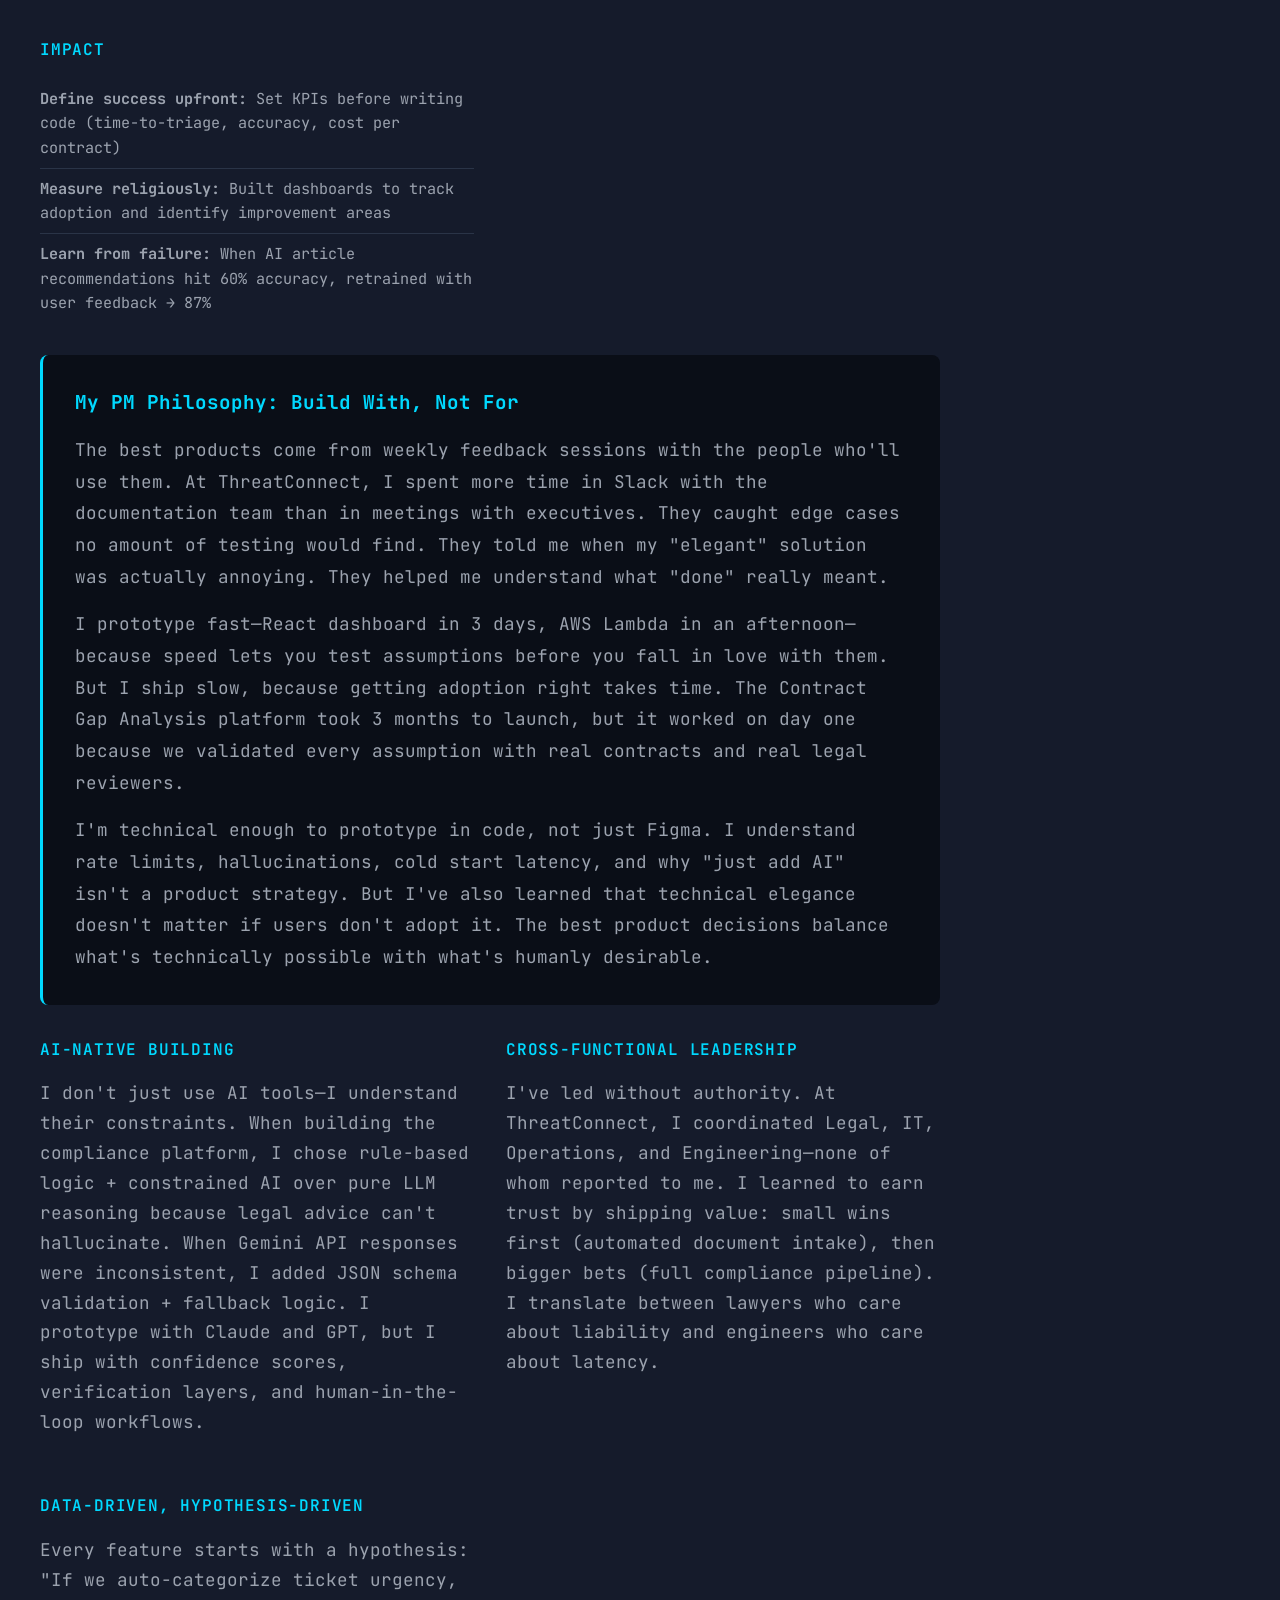
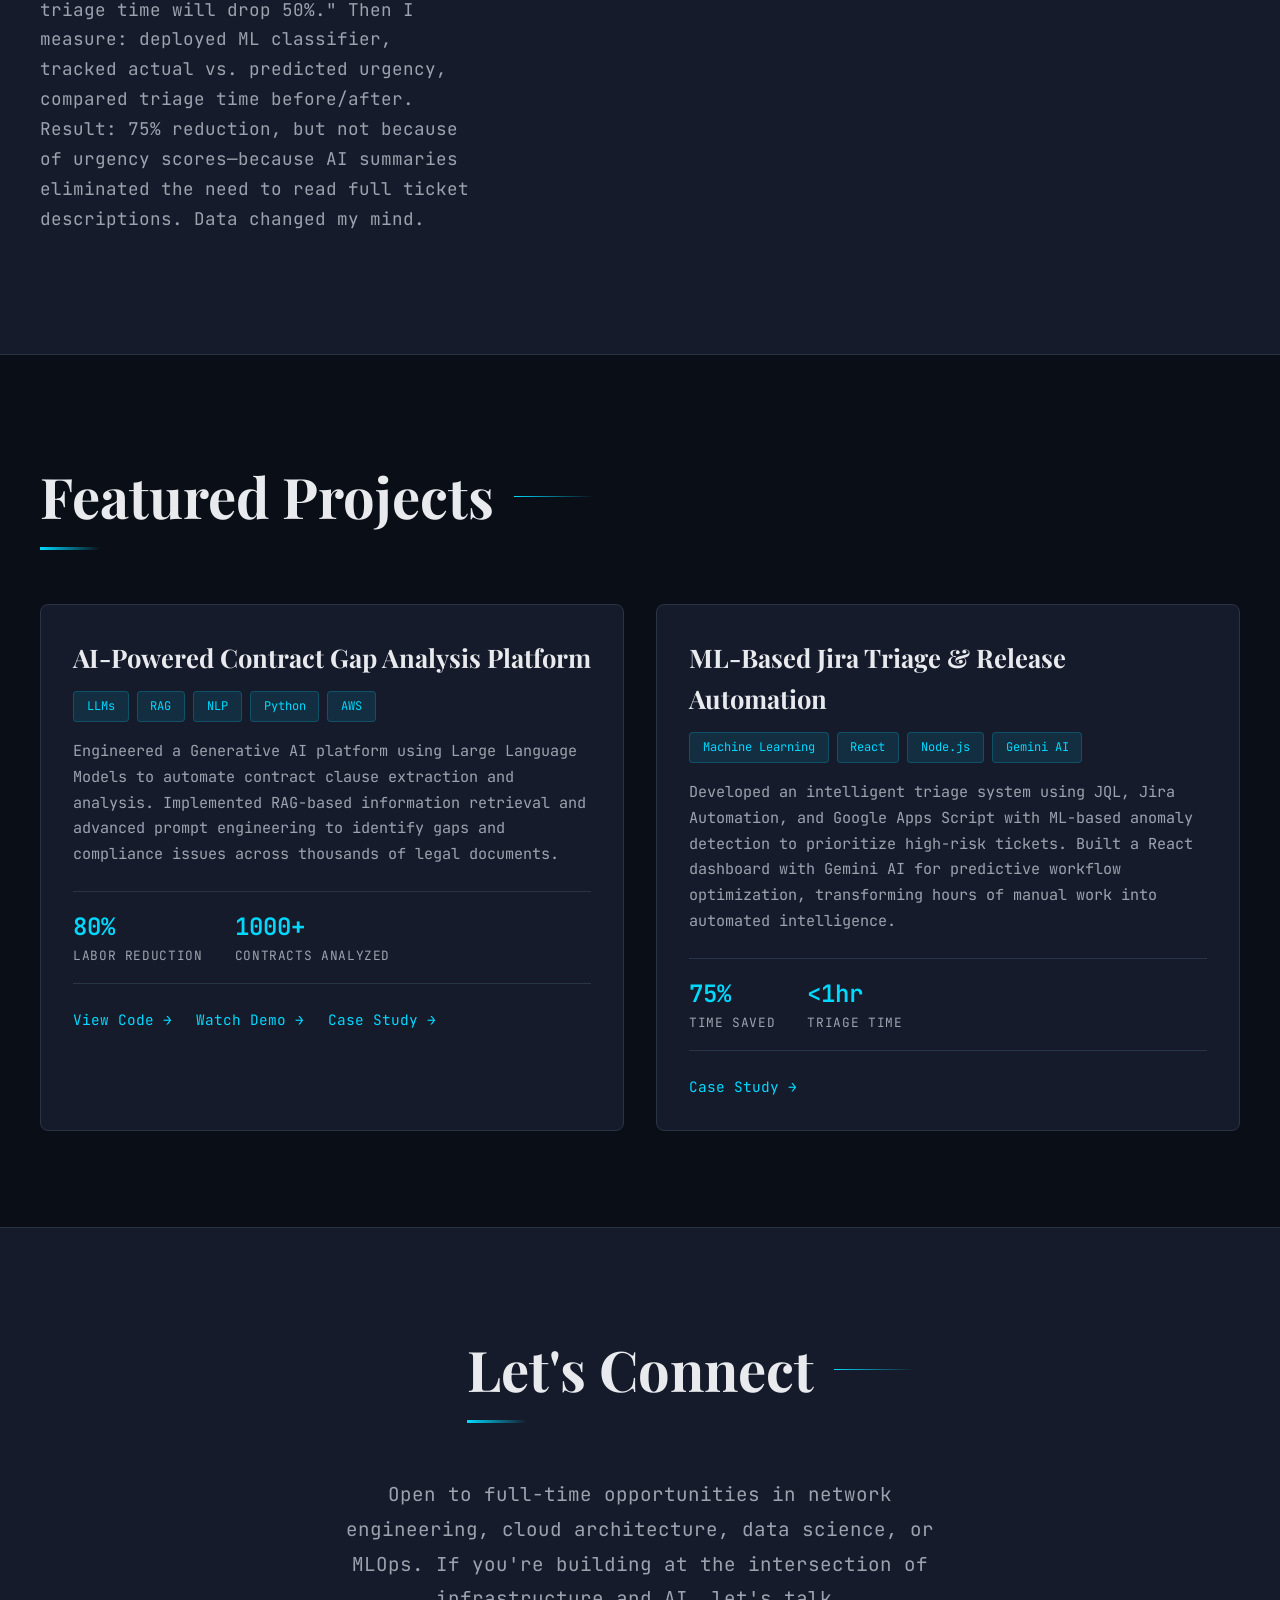
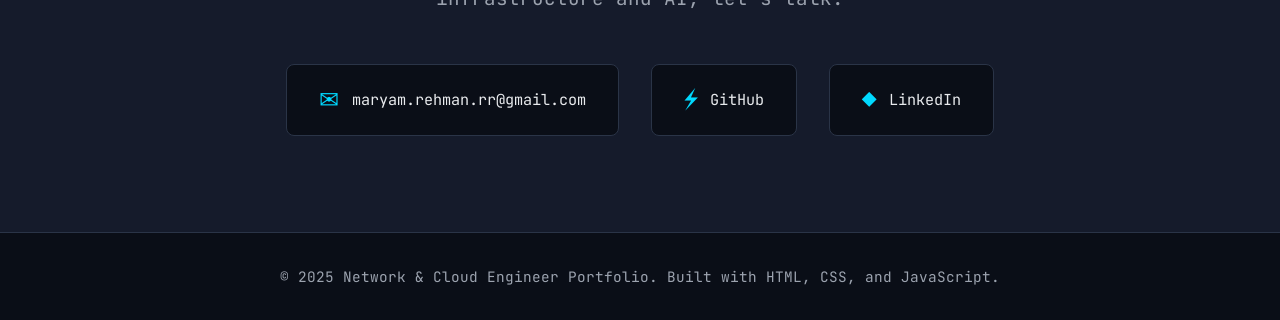
==== commit 676c56c5: "Add product philosophy section to index.html Added a new section for product philosophy with detaile" ====
--- a/index.html
+++ b/index.html
@@ -16,6 +16,7 @@
             <a href="#" class="logo">Maryam Rehman</a>
             <div class="nav-links">
                 <a href="#about">About</a>
+                <a href="#product-philosophy">Product Approach</a>
                 <a href="#projects">Projects</a>
                 <a href="#contact">Contact</a>
             </div>
@@ -96,16 +97,85 @@
                            <div class="cert-badge-img">
                                 <img src="ai-solutions-on-cisco-infrastructure-essentials.1 (1).png" alt="AI Solutions on Cisco Infrastructure Essentials " width = "200" title="AI Solution on Cisco Infrastructure Essentials">
                                 <span class="cert-name">Cisco AI Solutions Infrastructure Essentials</span>
-                           
-                            </div>
-                        </div>
-                    </div>
-                </div>
-            </div>
-        </div>
-    </section>
-
-    
+                           </div>
+                        </div>
+                    </div>
+                </div>
+            </div>
+        </div>
+    </section>
+
+    <section id="product-philosophy" class="section" style="background: var(--color-surface); border-top: 1px solid var(--color-border); border-bottom: 1px solid var(--color-border);">
+        <div class="container">
+            <h2 class="section-title">Product Approach</h2>
+            <div class="about-text">
+                <p style="font-size: 1.2rem; color: var(--color-text); margin-bottom: 2rem;">
+                    I build products by starting with the problem, not the technology. My approach combines technical depth with customer empathy to ship solutions that actually get used.
+                </p>
+
+                <div class="skills-grid">
+                    <div class="skill-category">
+                        <h3>Discovery</h3>
+                        <ul>
+                            <li><strong>Shadow users:</strong> Watched legal team spend 3-4 hours manually triaging tickets before proposing automation</li>
+                            <li><strong>Measure the pain:</strong> Quantified 330 minutes and $465 per contract before building</li>
+                            <li><strong>Find the constraint:</strong> Identified "can't replace Jira" early, designed around it</li>
+                        </ul>
+                    </div>
+                    <div class="skill-category">
+                        <h3>Execution</h3>
+                        <ul>
+                            <li><strong>Ship iteratively:</strong> v1 had core automation, v2 added ML based on usage data</li>
+                            <li><strong>Make trade-offs explicit:</strong> Chose rules + AI over pure LLM to eliminate hallucinations in legal context</li>
+                            <li><strong>Meet users where they are:</strong> SharePoint integration vs. new UI—adoption matters more than elegance</li>
+                        </ul>
+                    </div>
+                    <div class="skill-category">
+                        <h3>Impact</h3>
+                        <ul>
+                            <li><strong>Define success upfront:</strong> Set KPIs before writing code (time-to-triage, accuracy, cost per contract)</li>
+                            <li><strong>Measure religiously:</strong> Built dashboards to track adoption and identify improvement areas</li>
+                            <li><strong>Learn from failure:</strong> When AI article recommendations hit 60% accuracy, retrained with user feedback → 87%</li>
+                        </ul>
+                    </div>
+                </div>
+
+                <div style="background: var(--color-bg); padding: 2rem; border-radius: 8px; margin: 2rem 0; border-left: 3px solid var(--color-accent);">
+                    <h3 style="color: var(--color-accent); margin-bottom: 1rem; font-size: 1.2rem;">My PM Philosophy: Build With, Not For</h3>
+                    <p style="line-height: 1.8; margin-bottom: 1rem;">
+                        The best products come from weekly feedback sessions with the people who'll use them. At ThreatConnect, I spent more time in Slack with the documentation team than in meetings with executives. They caught edge cases no amount of testing would find. They told me when my "elegant" solution was actually annoying. They helped me understand what "done" really meant.
+                    </p>
+                    <p style="line-height: 1.8; margin-bottom: 1rem;">
+                        I prototype fast—React dashboard in 3 days, AWS Lambda in an afternoon—because speed lets you test assumptions before you fall in love with them. But I ship slow, because getting adoption right takes time. The Contract Gap Analysis platform took 3 months to launch, but it worked on day one because we validated every assumption with real contracts and real legal reviewers.
+                    </p>
+                    <p style="line-height: 1.8; margin-bottom: 0;">
+                        I'm technical enough to prototype in code, not just Figma. I understand rate limits, hallucinations, cold start latency, and why "just add AI" isn't a product strategy. But I've also learned that technical elegance doesn't matter if users don't adopt it. The best product decisions balance what's technically possible with what's humanly desirable.
+                    </p>
+                </div>
+
+                <div class="skills-grid" style="margin-top: 2rem;">
+                    <div class="skill-category">
+                        <h3>AI-Native Building</h3>
+                        <p style="color: var(--color-text-muted); line-height: 1.7; border-bottom: none; padding: 0;">
+                            I don't just use AI tools—I understand their constraints. When building the compliance platform, I chose rule-based logic + constrained AI over pure LLM reasoning because legal advice can't hallucinate. When Gemini API responses were inconsistent, I added JSON schema validation + fallback logic. I prototype with Claude and GPT, but I ship with confidence scores, verification layers, and human-in-the-loop workflows.
+                        </p>
+                    </div>
+                    <div class="skill-category">
+                        <h3>Cross-Functional Leadership</h3>
+                        <p style="color: var(--color-text-muted); line-height: 1.7; border-bottom: none; padding: 0;">
+                            I've led without authority. At ThreatConnect, I coordinated Legal, IT, Operations, and Engineering—none of whom reported to me. I learned to earn trust by shipping value: small wins first (automated document intake), then bigger bets (full compliance pipeline). I translate between lawyers who care about liability and engineers who care about latency.
+                        </p>
+                    </div>
+                    <div class="skill-category">
+                        <h3>Data-Driven, Hypothesis-Driven</h3>
+                        <p style="color: var(--color-text-muted); line-height: 1.7; border-bottom: none; padding: 0;">
+                            Every feature starts with a hypothesis: "If we auto-categorize ticket urgency, triage time will drop 50%." Then I measure: deployed ML classifier, tracked actual vs. predicted urgency, compared triage time before/after. Result: 75% reduction, but not because of urgency scores—because AI summaries eliminated the need to read full ticket descriptions. Data changed my mind.
+                        </p>
+                    </div>
+                </div>
+            </div>
+        </div>
+    </section>
     
     <section id="projects" class="section projects">
         <div class="container">
@@ -171,10 +241,6 @@
                     </div>
                 </article>
 
-    
-
-         
-
             </div>
         </div>
     </section>
--- a/style.css
+++ b/style.css
@@ -132,6 +132,32 @@
     pointer-events: none;
 }
 
+.hero::after {
+    content: '';
+    position: absolute;
+    top: 20%;
+    right: 15%;
+    width: 2px;
+    height: 200px;
+    background: linear-gradient(180deg, transparent 0%, var(--color-accent) 50%, transparent 100%);
+    animation: slideDown 3s ease-in-out infinite;
+    opacity: 0.3;
+}
+
+@keyframes slideDown {
+    0% {
+        transform: translateY(-100%);
+        opacity: 0;
+    }
+    50% {
+        opacity: 0.3;
+    }
+    100% {
+        transform: translateY(100%);
+        opacity: 0;
+    }
+}
+
 .hero-content {
     max-width: 1200px;
     margin: 0 auto;
@@ -165,6 +191,11 @@
     -webkit-background-clip: text;
     -webkit-text-fill-color: transparent;
     background-clip: text;
+}
+
+.title-line-small {
+    font-size: 0.6em;
+    margin-top: 0.3rem;
 }
 
 .hero-subtitle {
@@ -224,6 +255,7 @@
     top: 50%;
     transform: translateY(-50%);
     pointer-events: none;
+    z-index: 0;
 }
 
 .floating-card {
@@ -234,6 +266,18 @@
     border-radius: 8px;
     position: absolute;
     animation: float 6s ease-in-out infinite;
+    box-shadow: 0 8px 32px rgba(0, 217, 255, 0.1);
+}
+
+.floating-card::before {
+    content: '';
+    position: absolute;
+    top: 10px;
+    left: 10px;
+    right: 10px;
+    height: 3px;
+    background: linear-gradient(90deg, var(--color-accent) 0%, transparent 100%);
+    border-radius: 2px;
 }
 
 .floating-card.delay-1 {
@@ -287,6 +331,38 @@
     width: 60px;
     height: 3px;
     background: linear-gradient(90deg, var(--color-accent) 0%, transparent 100%);
+    animation: expandLine 2s ease-out;
+}
+
+.section-title::before {
+    content: '';
+    position: absolute;
+    top: 50%;
+    right: -100px;
+    width: 80px;
+    height: 1px;
+    background: linear-gradient(90deg, var(--color-accent) 0%, transparent 100%);
+    animation: slideIn 1.5s ease-out;
+}
+
+@keyframes expandLine {
+    0% {
+        width: 0;
+    }
+    100% {
+        width: 60px;
+    }
+}
+
+@keyframes slideIn {
+    0% {
+        width: 0;
+        opacity: 0;
+    }
+    100% {
+        width: 80px;
+        opacity: 1;
+    }
 }
 
 /* About Section */
@@ -294,10 +370,49 @@
     background: var(--color-surface);
     border-top: 1px solid var(--color-border);
     border-bottom: 1px solid var(--color-border);
+    position: relative;
+    overflow: hidden;
+}
+
+.about::before {
+    content: '';
+    position: absolute;
+    width: 300px;
+    height: 300px;
+    background: radial-gradient(circle, rgba(0, 217, 255, 0.08) 0%, transparent 70%);
+    border-radius: 50%;
+    top: -100px;
+    right: -100px;
+    animation: pulse 8s ease-in-out infinite;
+}
+
+.about::after {
+    content: '';
+    position: absolute;
+    width: 200px;
+    height: 200px;
+    background: radial-gradient(circle, rgba(77, 158, 255, 0.06) 0%, transparent 70%);
+    border-radius: 50%;
+    bottom: -50px;
+    left: 10%;
+    animation: pulse 6s ease-in-out infinite 2s;
+}
+
+@keyframes pulse {
+    0%, 100% {
+        transform: scale(1);
+        opacity: 0.6;
+    }
+    50% {
+        transform: scale(1.2);
+        opacity: 1;
+    }
 }
 
 .about-text {
     max-width: 900px;
+    position: relative;
+    z-index: 1;
 }
 
 .about-text p {
@@ -305,6 +420,50 @@
     line-height: 1.8;
     margin-bottom: 1.5rem;
     color: var(--color-text-muted);
+}
+
+/* Floating particles animation */
+@keyframes floatParticle {
+    0% {
+        transform: translateY(0) translateX(0);
+        opacity: 0;
+    }
+    10% {
+        opacity: 1;
+    }
+    90% {
+        opacity: 1;
+    }
+    100% {
+        transform: translateY(-100vh) translateX(50px);
+        opacity: 0;
+    }
+}
+
+.section::before {
+    content: '';
+    position: absolute;
+    width: 4px;
+    height: 4px;
+    background: var(--color-accent);
+    border-radius: 50%;
+    bottom: 0;
+    left: 20%;
+    animation: floatParticle 15s ease-in infinite;
+    opacity: 0;
+}
+
+.section::after {
+    content: '';
+    position: absolute;
+    width: 3px;
+    height: 3px;
+    background: var(--color-accent-soft);
+    border-radius: 50%;
+    bottom: 0;
+    right: 30%;
+    animation: floatParticle 18s ease-in infinite 3s;
+    opacity: 0;
 }
 
 .skills-grid {
@@ -427,6 +586,37 @@
     display: grid;
     grid-template-columns: repeat(auto-fit, minmax(340px, 1fr));
     gap: 2rem;
+    position: relative;
+    z-index: 1;
+}
+
+.projects {
+    position: relative;
+    overflow: hidden;
+}
+
+.projects::before {
+    content: '';
+    position: absolute;
+    top: 0;
+    left: 0;
+    right: 0;
+    bottom: 0;
+    background-image: 
+        linear-gradient(rgba(0, 217, 255, 0.03) 1px, transparent 1px),
+        linear-gradient(90deg, rgba(0, 217, 255, 0.03) 1px, transparent 1px);
+    background-size: 50px 50px;
+    animation: gridMove 20s linear infinite;
+    pointer-events: none;
+}
+
+@keyframes gridMove {
+    0% {
+        transform: translate(0, 0);
+    }
+    100% {
+        transform: translate(50px, 50px);
+    }
 }
 
 .project-card {
@@ -548,6 +738,43 @@
     background: var(--color-surface);
     border-top: 1px solid var(--color-border);
     text-align: center;
+    position: relative;
+    overflow: hidden;
+}
+
+.contact::before {
+    content: '';
+    position: absolute;
+    width: 400px;
+    height: 400px;
+    border: 2px solid rgba(0, 217, 255, 0.1);
+    border-radius: 50%;
+    top: 50%;
+    left: 50%;
+    transform: translate(-50%, -50%);
+    animation: rotateCircle 20s linear infinite;
+}
+
+.contact::after {
+    content: '';
+    position: absolute;
+    width: 300px;
+    height: 300px;
+    border: 2px solid rgba(77, 158, 255, 0.08);
+    border-radius: 50%;
+    top: 50%;
+    left: 50%;
+    transform: translate(-50%, -50%);
+    animation: rotateCircle 15s linear infinite reverse;
+}
+
+@keyframes rotateCircle {
+    0% {
+        transform: translate(-50%, -50%) rotate(0deg);
+    }
+    100% {
+        transform: translate(-50%, -50%) rotate(360deg);
+    }
 }
 
 .contact-text {
@@ -556,6 +783,8 @@
     max-width: 600px;
     margin: 0 auto 3rem;
     line-height: 1.8;
+    position: relative;
+    z-index: 1;
 }
 
 .contact-links {
@@ -563,6 +792,8 @@
     justify-content: center;
     gap: 2rem;
     flex-wrap: wrap;
+    position: relative;
+    z-index: 1;
 }
 
 .contact-link {
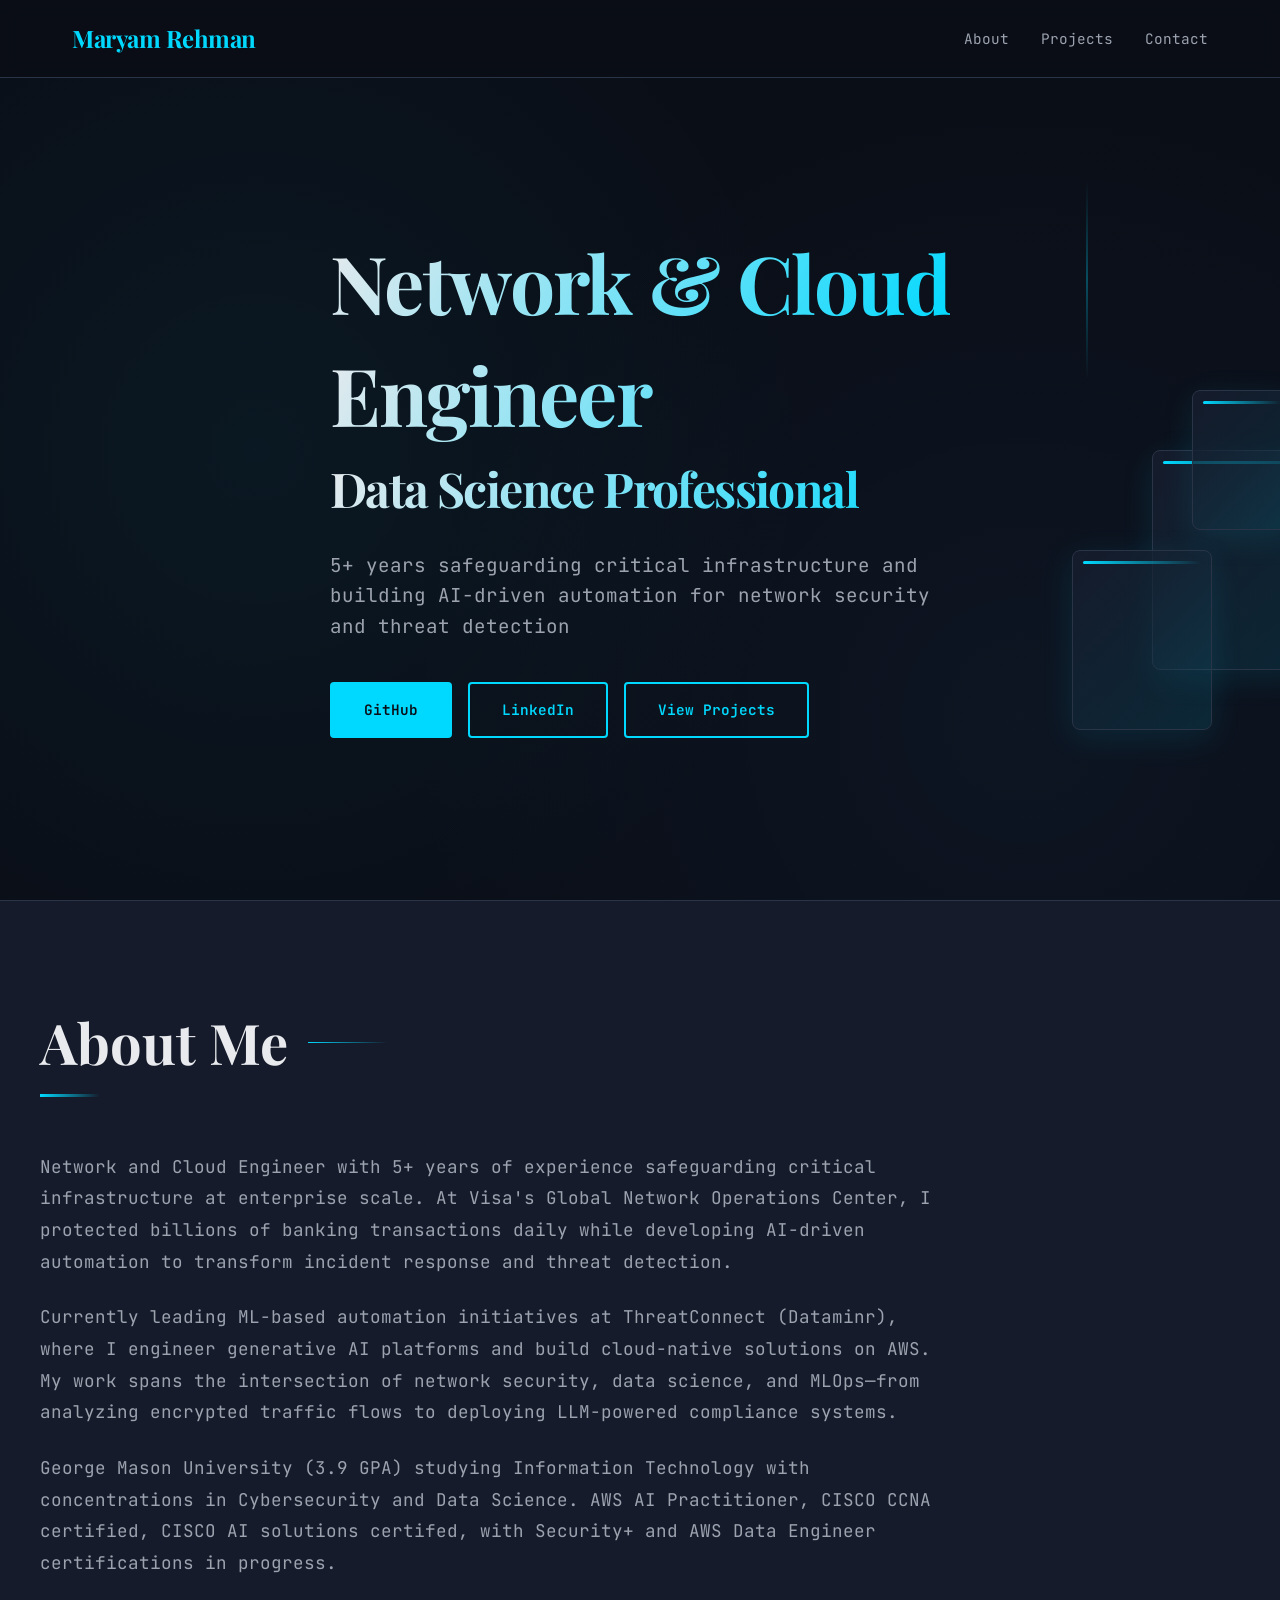
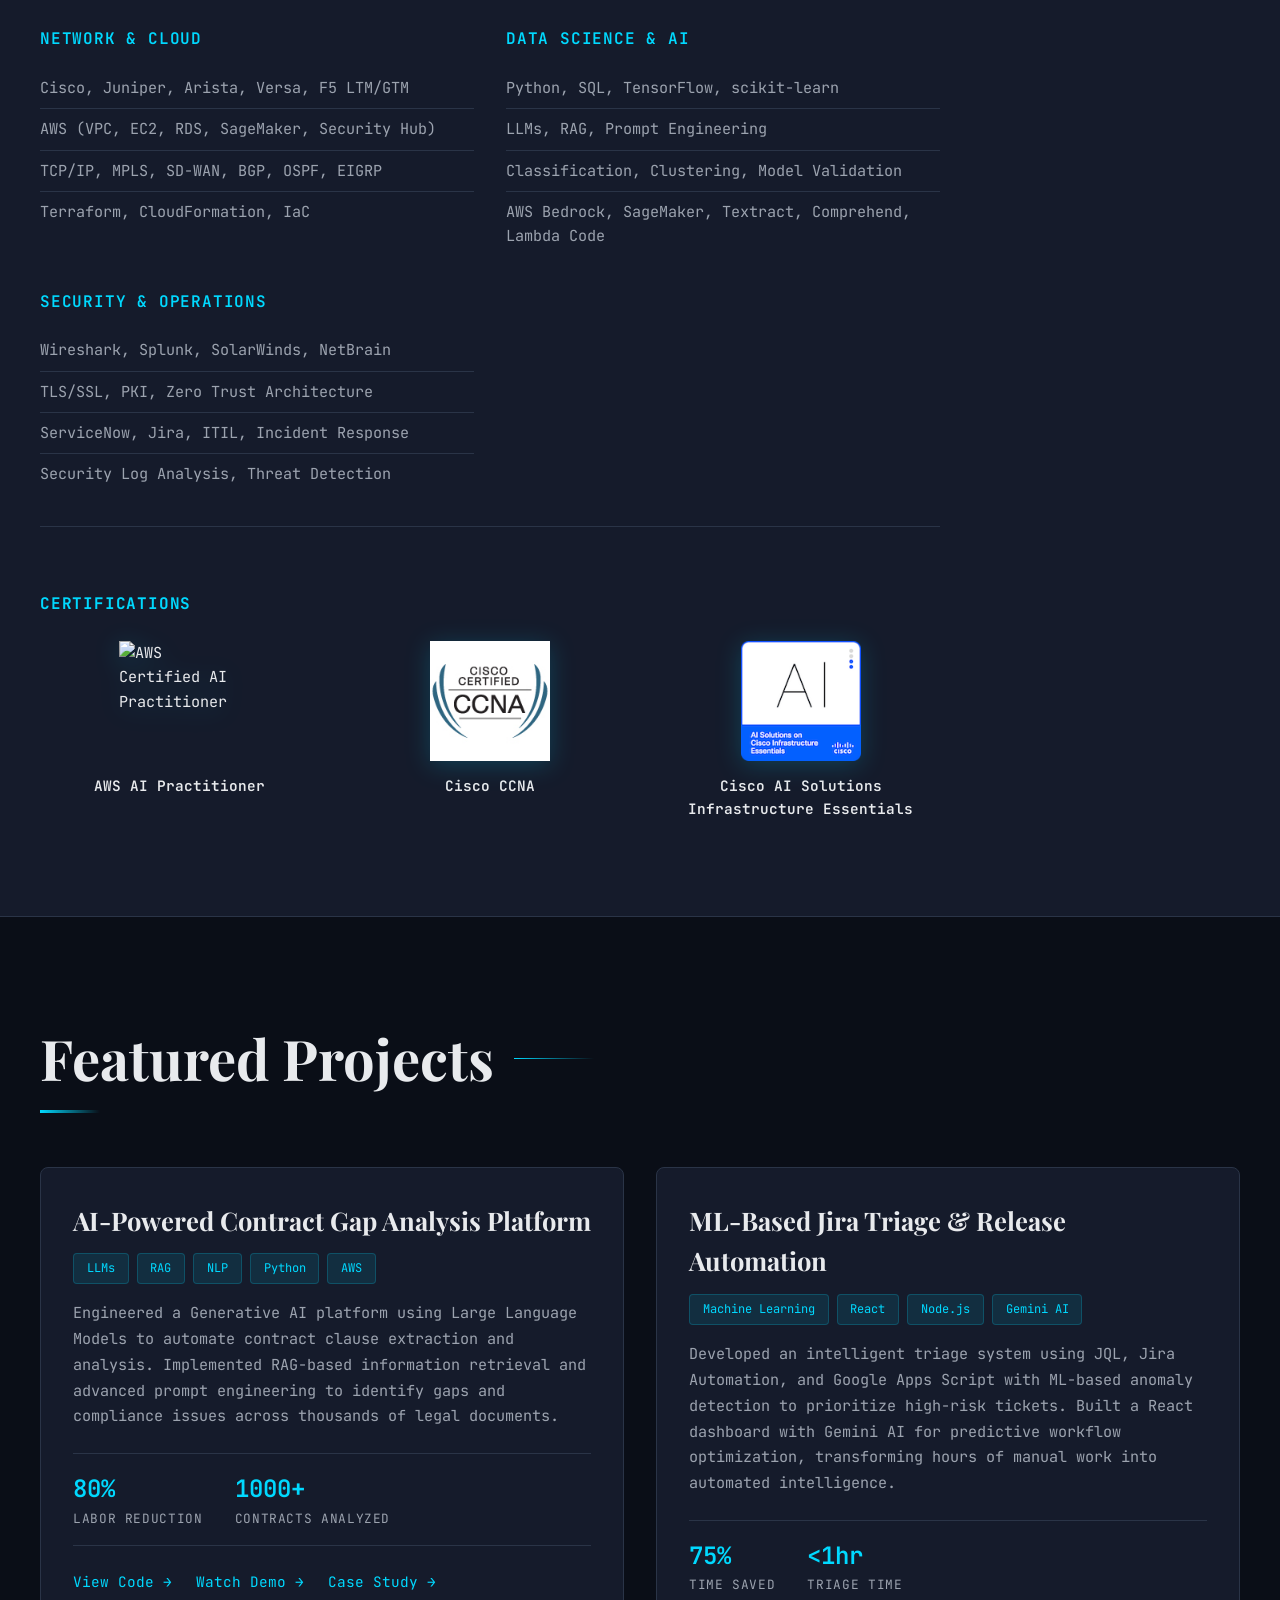
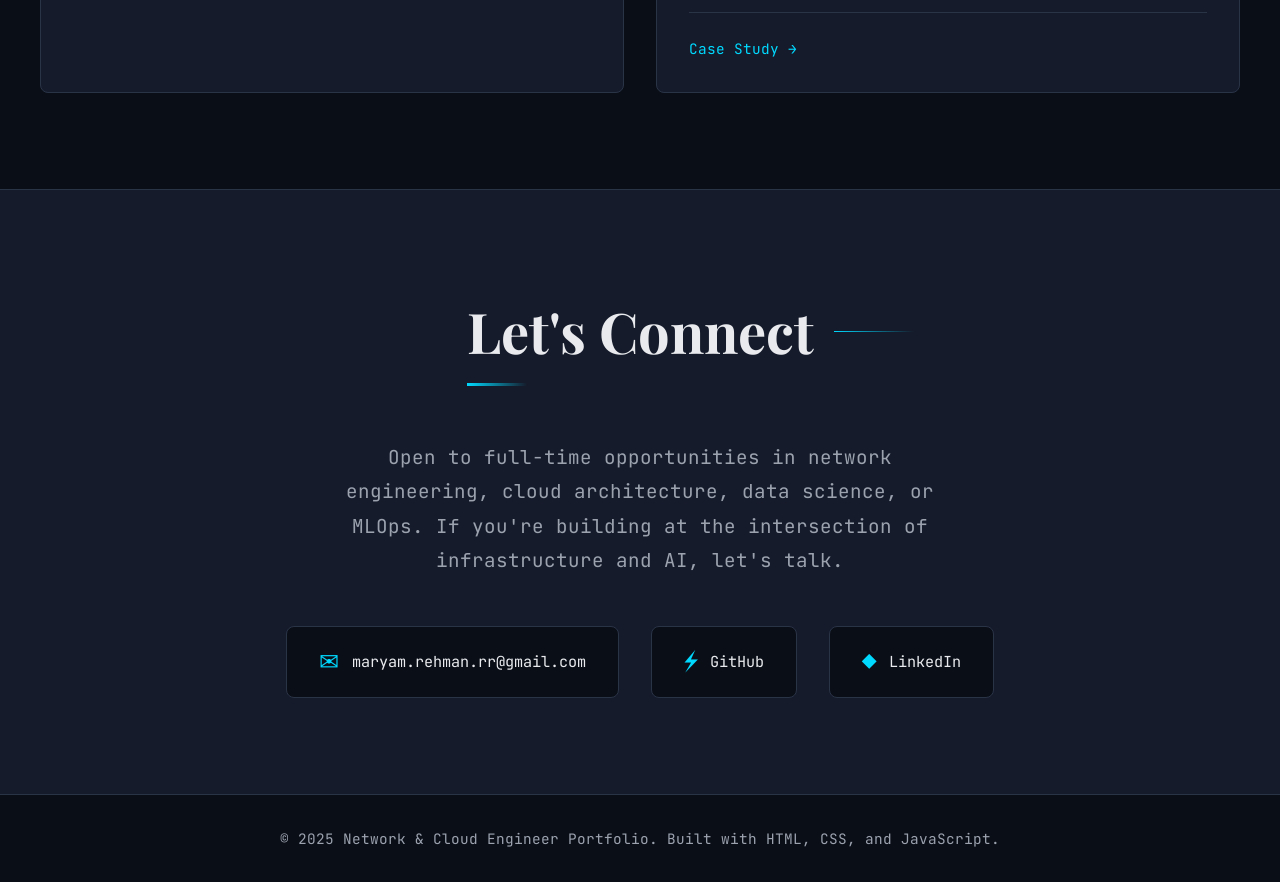
==== commit 520d382e: "Remove 'Product Approach' section from index.html Removed the 'Product Approach' section and associa" ====
--- a/index.html
+++ b/index.html
@@ -16,7 +16,7 @@
             <a href="#" class="logo">Maryam Rehman</a>
             <div class="nav-links">
                 <a href="#about">About</a>
-                <a href="#product-philosophy">Product Approach</a>
+        
                 <a href="#projects">Projects</a>
                 <a href="#contact">Contact</a>
             </div>
@@ -105,77 +105,6 @@
         </div>
     </section>
 
-    <section id="product-philosophy" class="section" style="background: var(--color-surface); border-top: 1px solid var(--color-border); border-bottom: 1px solid var(--color-border);">
-        <div class="container">
-            <h2 class="section-title">Product Approach</h2>
-            <div class="about-text">
-                <p style="font-size: 1.2rem; color: var(--color-text); margin-bottom: 2rem;">
-                    I build products by starting with the problem, not the technology. My approach combines technical depth with customer empathy to ship solutions that actually get used.
-                </p>
-
-                <div class="skills-grid">
-                    <div class="skill-category">
-                        <h3>Discovery</h3>
-                        <ul>
-                            <li><strong>Shadow users:</strong> Watched legal team spend 3-4 hours manually triaging tickets before proposing automation</li>
-                            <li><strong>Measure the pain:</strong> Quantified 330 minutes and $465 per contract before building</li>
-                            <li><strong>Find the constraint:</strong> Identified "can't replace Jira" early, designed around it</li>
-                        </ul>
-                    </div>
-                    <div class="skill-category">
-                        <h3>Execution</h3>
-                        <ul>
-                            <li><strong>Ship iteratively:</strong> v1 had core automation, v2 added ML based on usage data</li>
-                            <li><strong>Make trade-offs explicit:</strong> Chose rules + AI over pure LLM to eliminate hallucinations in legal context</li>
-                            <li><strong>Meet users where they are:</strong> SharePoint integration vs. new UI—adoption matters more than elegance</li>
-                        </ul>
-                    </div>
-                    <div class="skill-category">
-                        <h3>Impact</h3>
-                        <ul>
-                            <li><strong>Define success upfront:</strong> Set KPIs before writing code (time-to-triage, accuracy, cost per contract)</li>
-                            <li><strong>Measure religiously:</strong> Built dashboards to track adoption and identify improvement areas</li>
-                            <li><strong>Learn from failure:</strong> When AI article recommendations hit 60% accuracy, retrained with user feedback → 87%</li>
-                        </ul>
-                    </div>
-                </div>
-
-                <div style="background: var(--color-bg); padding: 2rem; border-radius: 8px; margin: 2rem 0; border-left: 3px solid var(--color-accent);">
-                    <h3 style="color: var(--color-accent); margin-bottom: 1rem; font-size: 1.2rem;">My PM Philosophy: Build With, Not For</h3>
-                    <p style="line-height: 1.8; margin-bottom: 1rem;">
-                        The best products come from weekly feedback sessions with the people who'll use them. At ThreatConnect, I spent more time in Slack with the documentation team than in meetings with executives. They caught edge cases no amount of testing would find. They told me when my "elegant" solution was actually annoying. They helped me understand what "done" really meant.
-                    </p>
-                    <p style="line-height: 1.8; margin-bottom: 1rem;">
-                        I prototype fast—React dashboard in 3 days, AWS Lambda in an afternoon—because speed lets you test assumptions before you fall in love with them. But I ship slow, because getting adoption right takes time. The Contract Gap Analysis platform took 3 months to launch, but it worked on day one because we validated every assumption with real contracts and real legal reviewers.
-                    </p>
-                    <p style="line-height: 1.8; margin-bottom: 0;">
-                        I'm technical enough to prototype in code, not just Figma. I understand rate limits, hallucinations, cold start latency, and why "just add AI" isn't a product strategy. But I've also learned that technical elegance doesn't matter if users don't adopt it. The best product decisions balance what's technically possible with what's humanly desirable.
-                    </p>
-                </div>
-
-                <div class="skills-grid" style="margin-top: 2rem;">
-                    <div class="skill-category">
-                        <h3>AI-Native Building</h3>
-                        <p style="color: var(--color-text-muted); line-height: 1.7; border-bottom: none; padding: 0;">
-                            I don't just use AI tools—I understand their constraints. When building the compliance platform, I chose rule-based logic + constrained AI over pure LLM reasoning because legal advice can't hallucinate. When Gemini API responses were inconsistent, I added JSON schema validation + fallback logic. I prototype with Claude and GPT, but I ship with confidence scores, verification layers, and human-in-the-loop workflows.
-                        </p>
-                    </div>
-                    <div class="skill-category">
-                        <h3>Cross-Functional Leadership</h3>
-                        <p style="color: var(--color-text-muted); line-height: 1.7; border-bottom: none; padding: 0;">
-                            I've led without authority. At ThreatConnect, I coordinated Legal, IT, Operations, and Engineering—none of whom reported to me. I learned to earn trust by shipping value: small wins first (automated document intake), then bigger bets (full compliance pipeline). I translate between lawyers who care about liability and engineers who care about latency.
-                        </p>
-                    </div>
-                    <div class="skill-category">
-                        <h3>Data-Driven, Hypothesis-Driven</h3>
-                        <p style="color: var(--color-text-muted); line-height: 1.7; border-bottom: none; padding: 0;">
-                            Every feature starts with a hypothesis: "If we auto-categorize ticket urgency, triage time will drop 50%." Then I measure: deployed ML classifier, tracked actual vs. predicted urgency, compared triage time before/after. Result: 75% reduction, but not because of urgency scores—because AI summaries eliminated the need to read full ticket descriptions. Data changed my mind.
-                        </p>
-                    </div>
-                </div>
-            </div>
-        </div>
-    </section>
     
     <section id="projects" class="section projects">
         <div class="container">
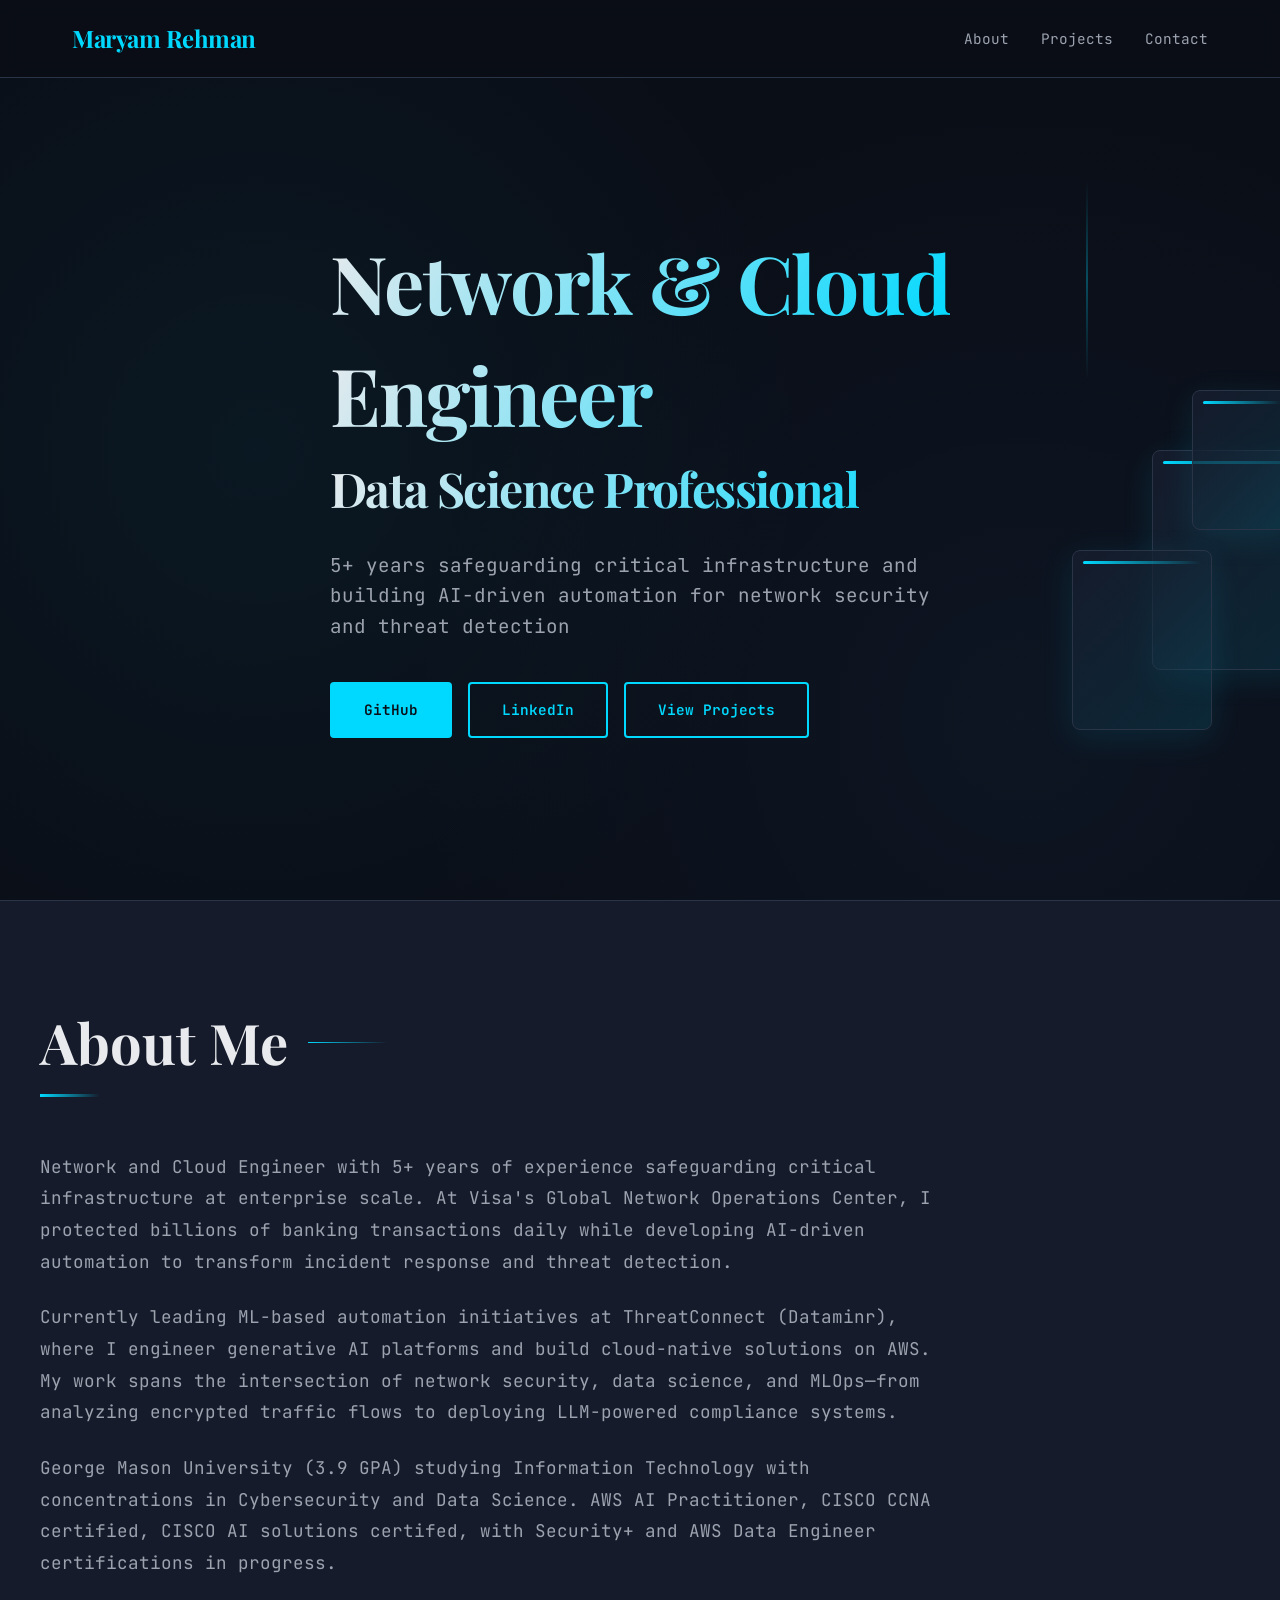
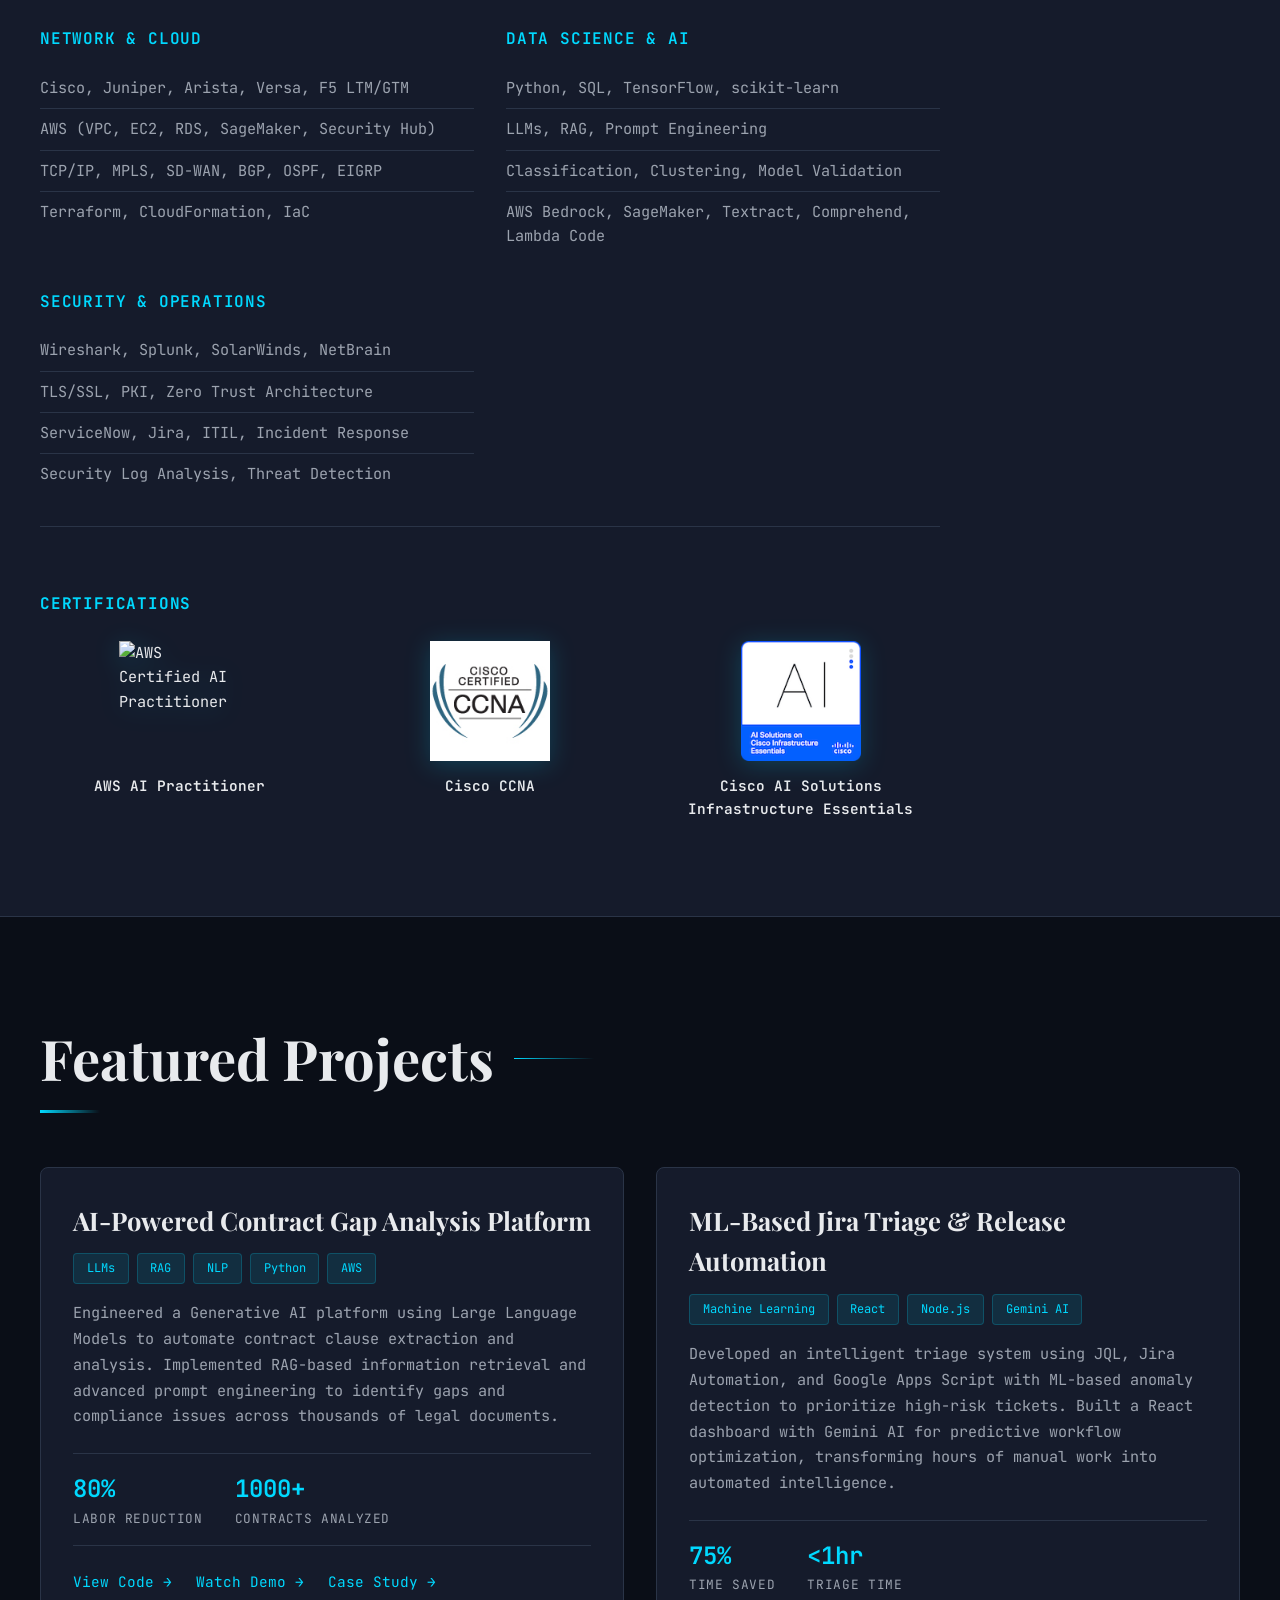
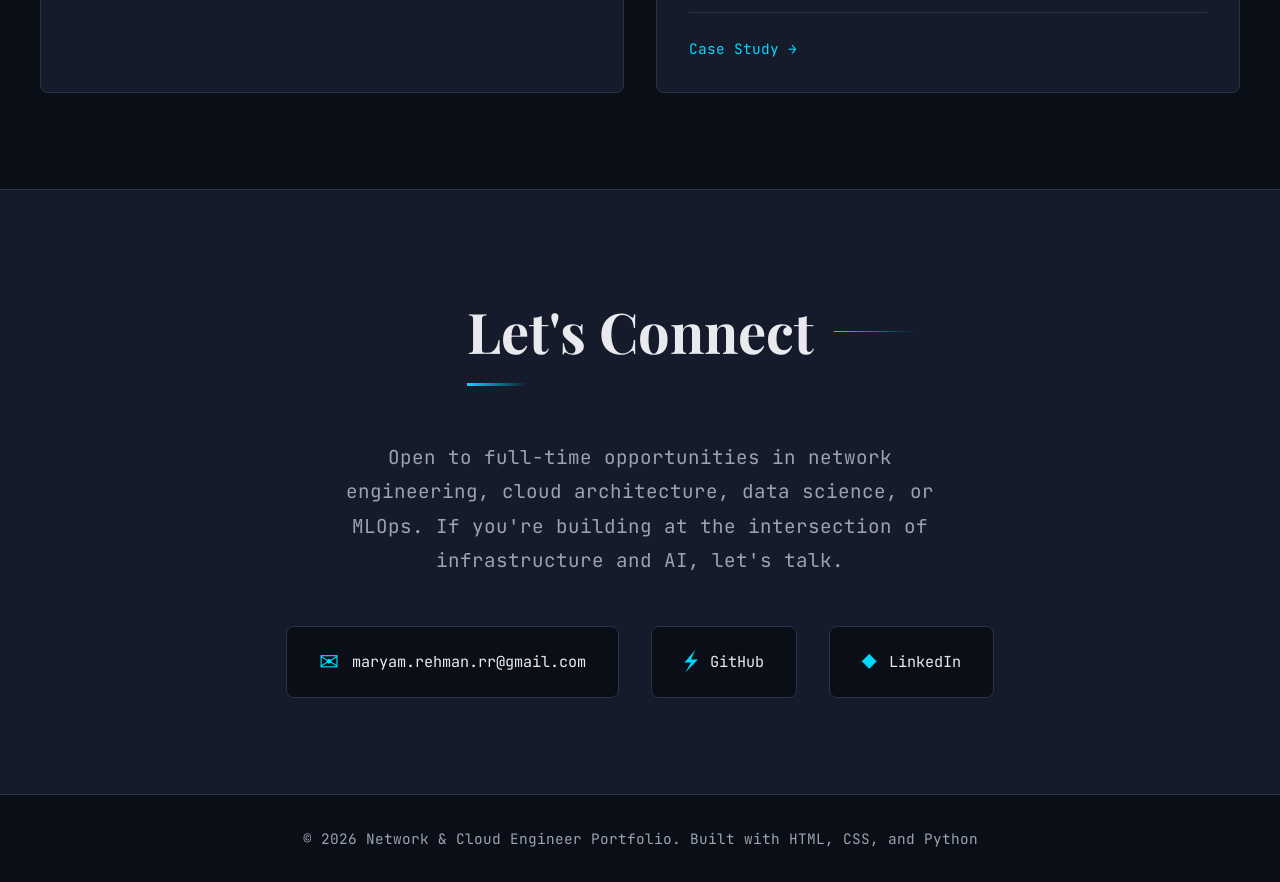
==== commit f02183fd: "Update index.html" ====
--- a/index.html
+++ b/index.html
@@ -200,7 +200,7 @@
 
     <footer class="footer">
         <div class="container">
-              <p>&copy; 2025 Network & Cloud Engineer Portfolio. Built with HTML, CSS, and JavaScript.</p>
+              <p>&copy; 2026 Network & Cloud Engineer Portfolio. Built with HTML, CSS, and Python</p>
         </div>
     </footer>
 
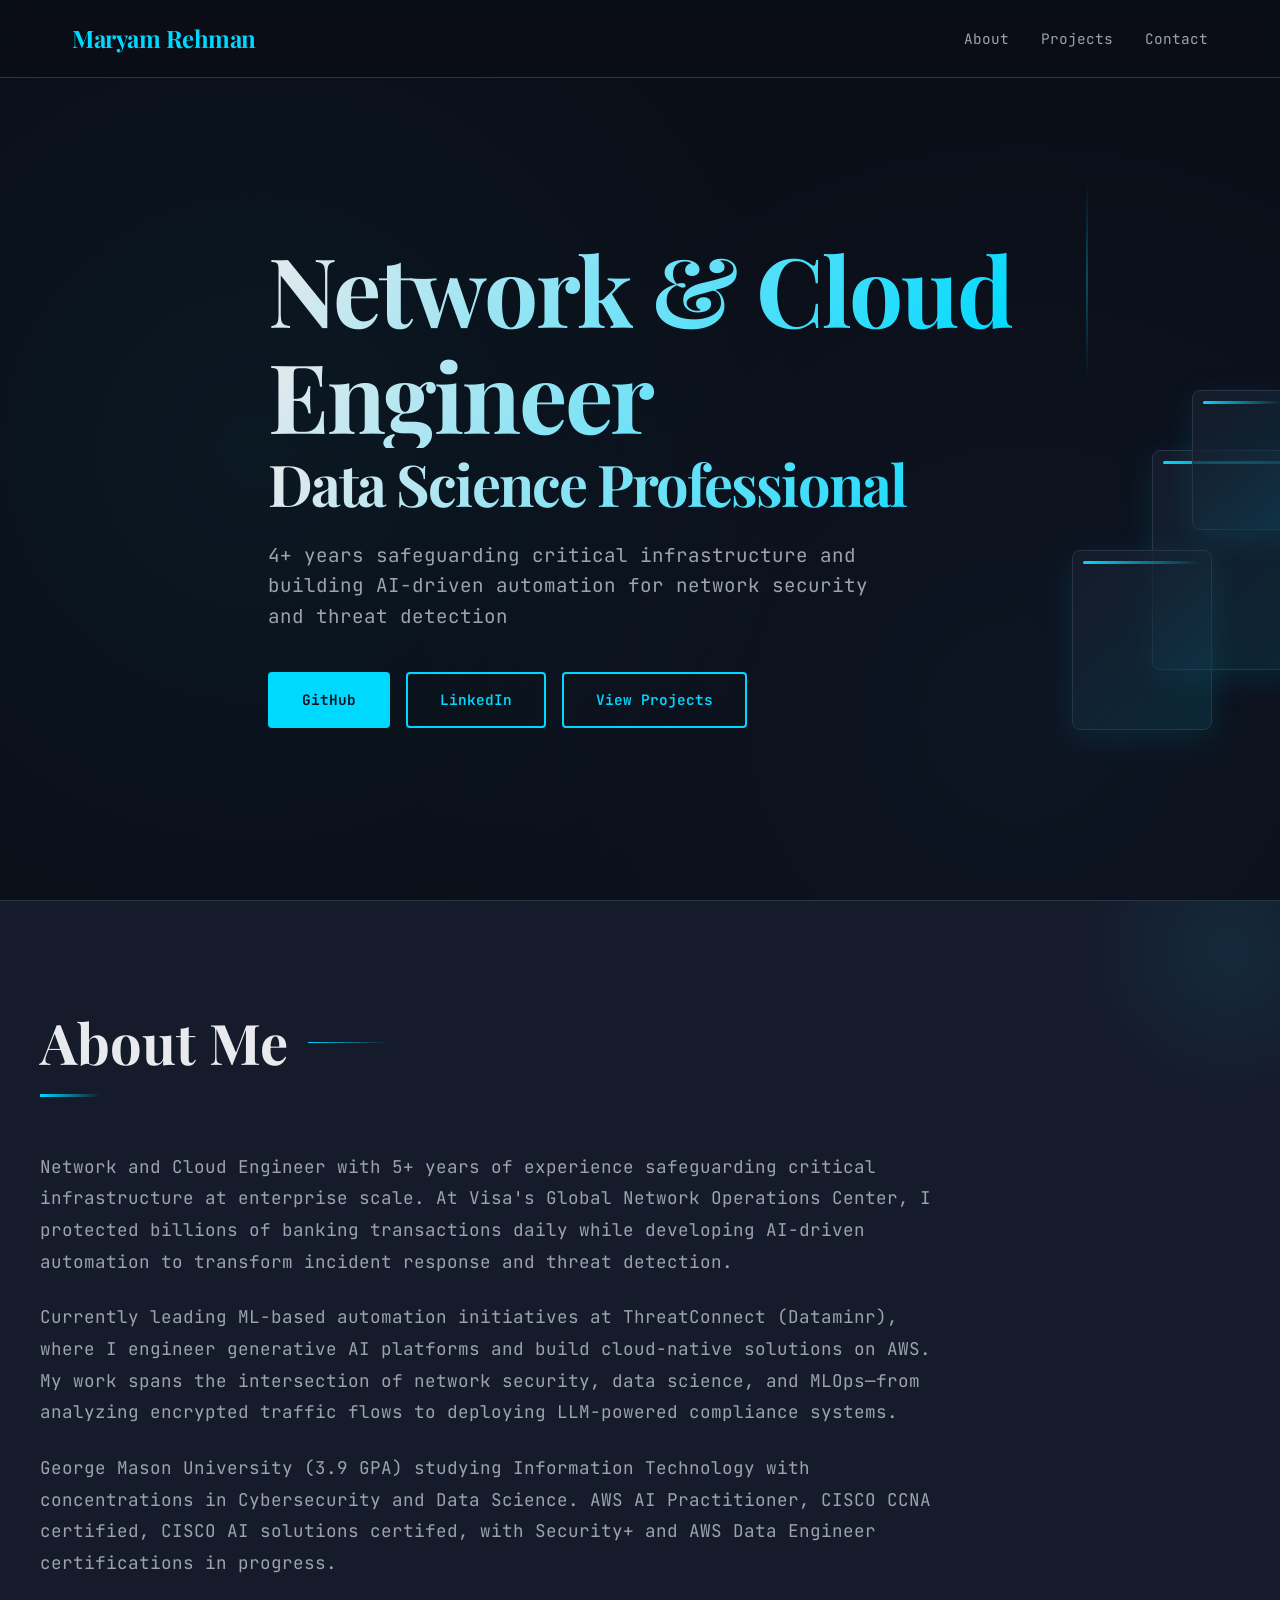
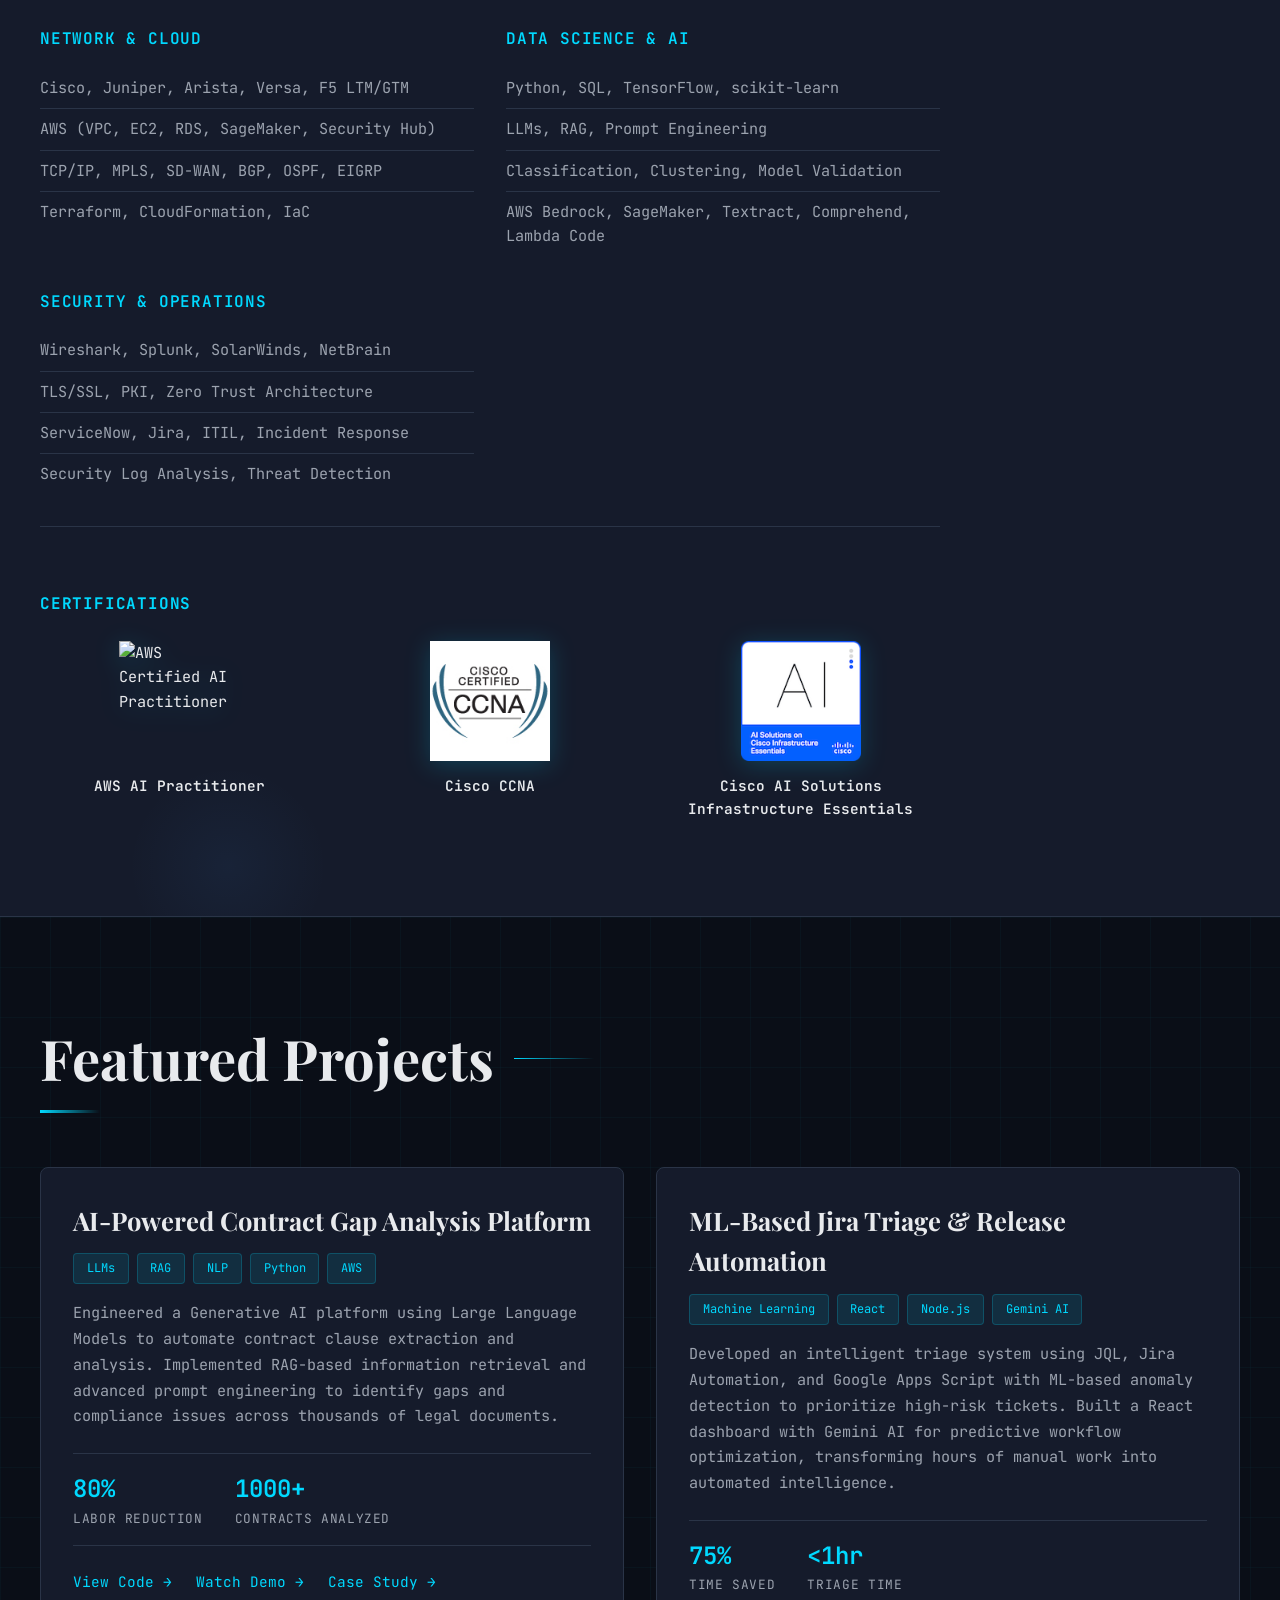
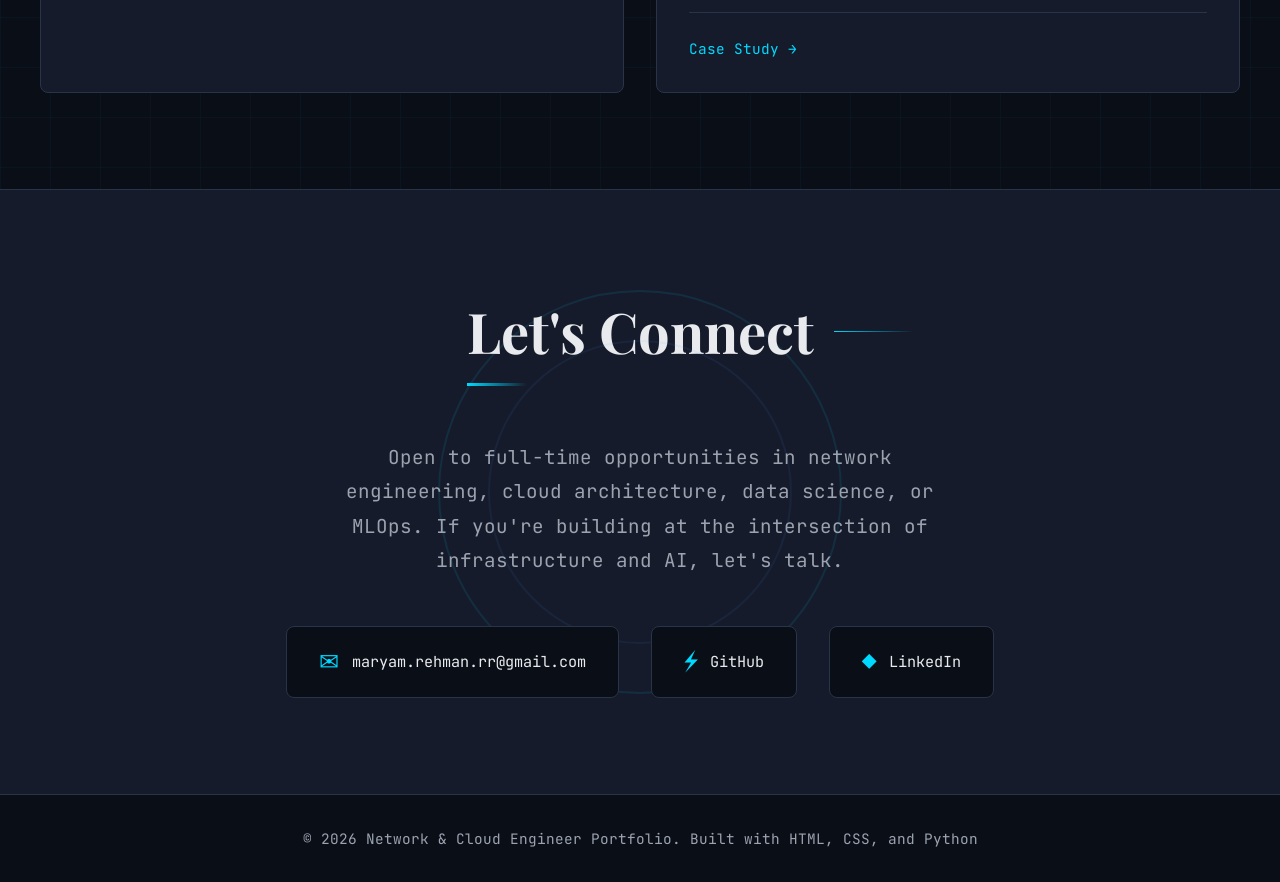
==== commit 505628ac: "Update index.html" ====
--- a/index.html
+++ b/index.html
@@ -30,7 +30,7 @@
                 <span class="title-line">Engineer</span>
                 <span class="title-line title-line-small">Data Science Professional</span>
             </h1>
-            <p class="hero-subtitle">5+ years safeguarding critical infrastructure and building AI-driven automation for network security and threat detection</p>
+            <p class="hero-subtitle">4+ years safeguarding critical infrastructure and building AI-driven automation for network security and threat detection</p>
             <div class="hero-links">
                 <a href="https://github.com/rmaryam2023" target="_blank" class="btn btn-primary">GitHub</a>
                 <a href="https://www.linkedin.com/in/maryam-r-554215243/" target="_blank" class="btn btn-secondary">LinkedIn</a>
--- a/style.css
+++ b/style.css
@@ -178,9 +178,9 @@
 
 .hero-title {
     font-family: var(--font-display);
-    font-size: clamp(2rem, 7vw, 5rem);
-    line-height: 1.4;
-    margin-bottom: 1.7rem;
+    font-size: clamp(2.5rem, 8vw, 6rem);
+    line-height: 1.1;
+    margin-bottom: 1.5rem;
     font-weight: 700;
     letter-spacing: -0.02em;
 }
@@ -420,50 +420,6 @@
     line-height: 1.8;
     margin-bottom: 1.5rem;
     color: var(--color-text-muted);
-}
-
-/* Floating particles animation */
-@keyframes floatParticle {
-    0% {
-        transform: translateY(0) translateX(0);
-        opacity: 0;
-    }
-    10% {
-        opacity: 1;
-    }
-    90% {
-        opacity: 1;
-    }
-    100% {
-        transform: translateY(-100vh) translateX(50px);
-        opacity: 0;
-    }
-}
-
-.section::before {
-    content: '';
-    position: absolute;
-    width: 4px;
-    height: 4px;
-    background: var(--color-accent);
-    border-radius: 50%;
-    bottom: 0;
-    left: 20%;
-    animation: floatParticle 15s ease-in infinite;
-    opacity: 0;
-}
-
-.section::after {
-    content: '';
-    position: absolute;
-    width: 3px;
-    height: 3px;
-    background: var(--color-accent-soft);
-    border-radius: 50%;
-    bottom: 0;
-    right: 30%;
-    animation: floatParticle 18s ease-in infinite 3s;
-    opacity: 0;
 }
 
 .skills-grid {
